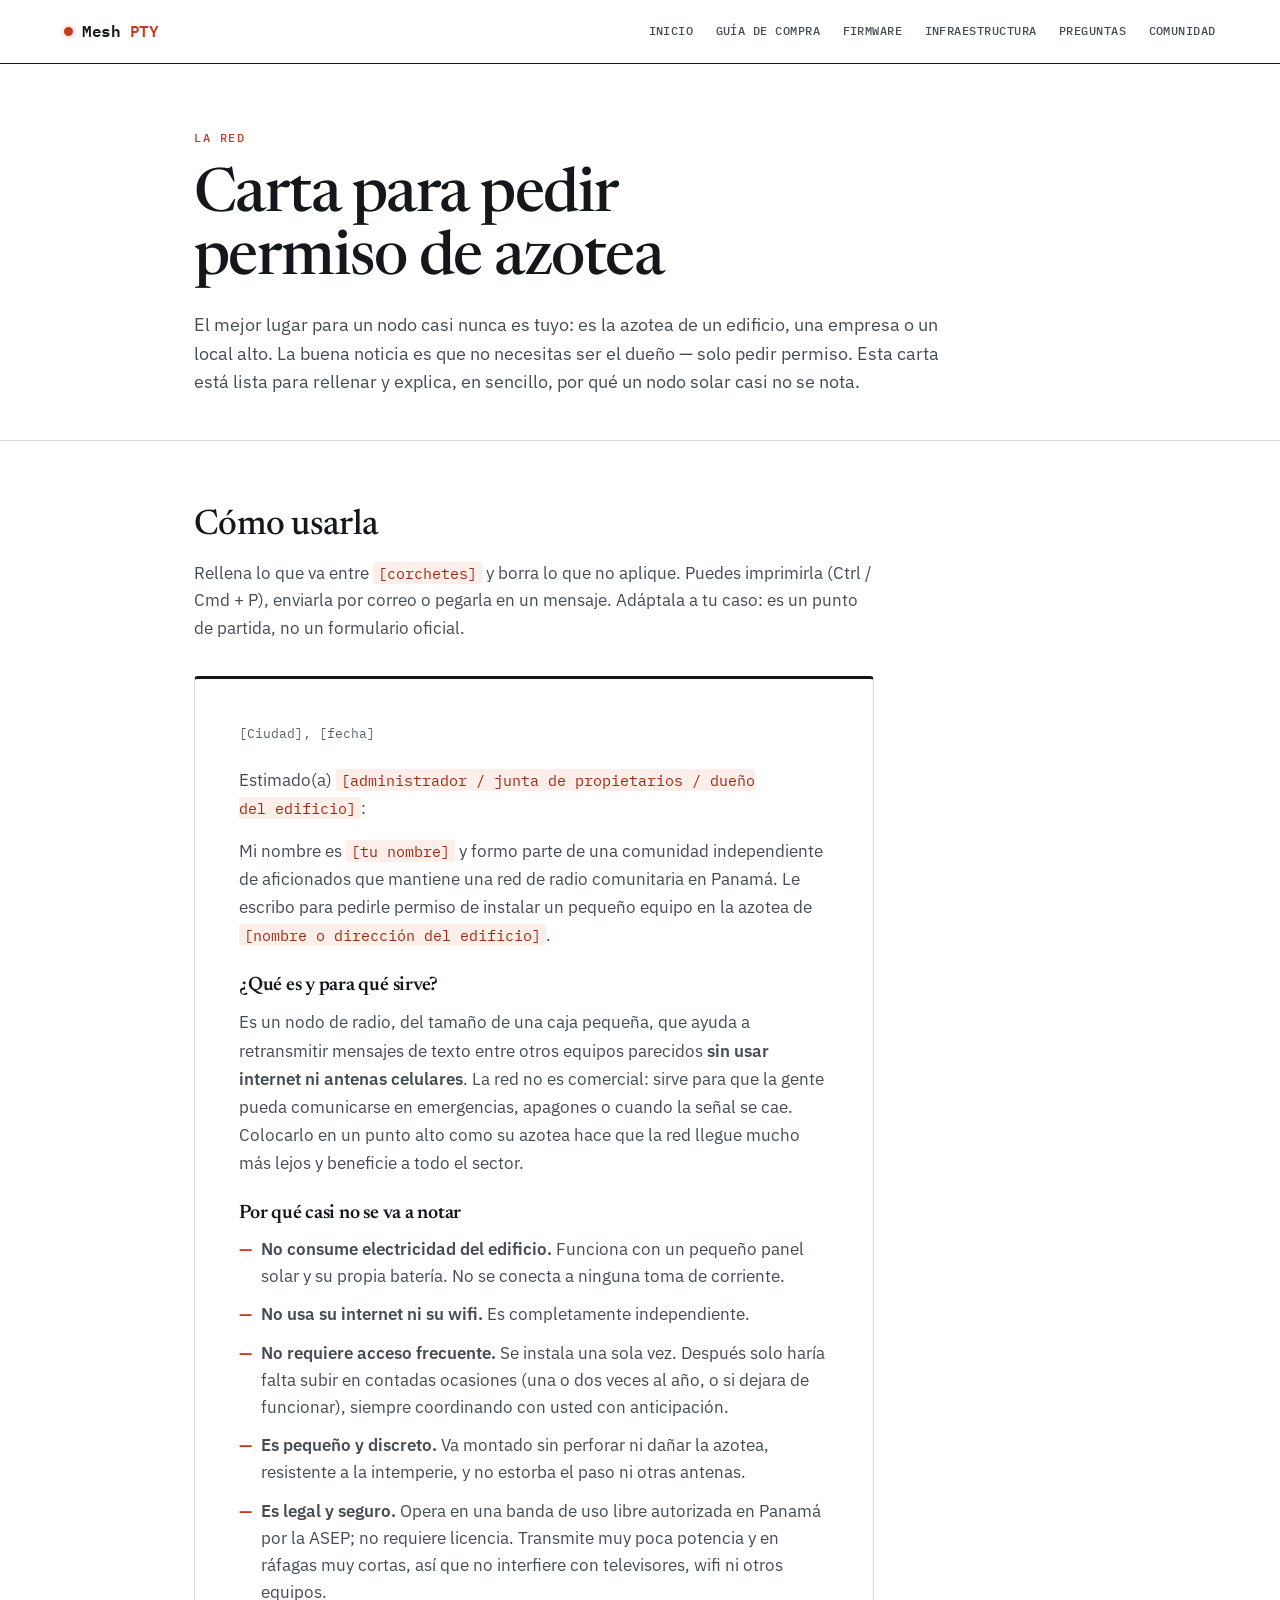
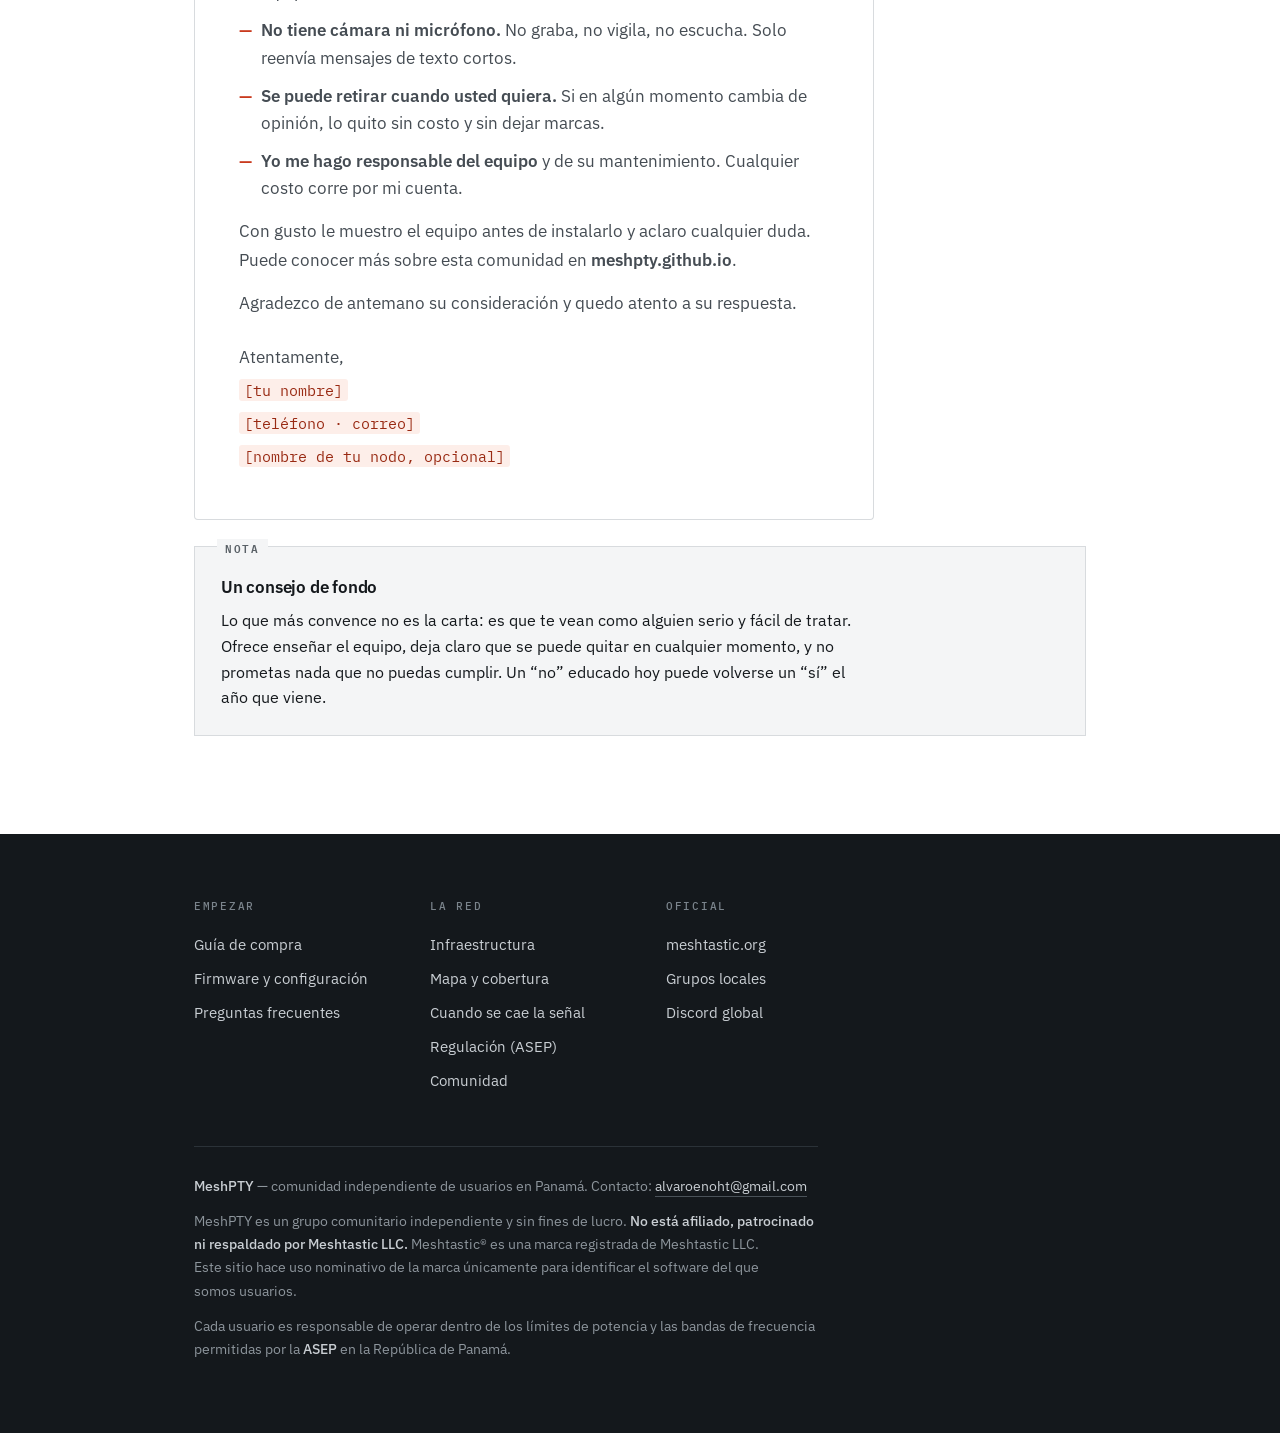
==== carta-azotea.html @ 127da0cf "Add rooftop-permission model letter page New carta-azotea.html: a fill-in-the-blank letter to ask a " ====
<!DOCTYPE html>
<html lang="es">
<head>
<meta charset="utf-8">
<meta name="viewport" content="width=device-width, initial-scale=1">
<title>Carta para pedir permiso de azotea — MeshPTY</title>
<meta name="description" content="Carta modelo lista para rellenar: pídele permiso al administrador de un edificio para instalar un nodo solar en la azotea. Explica en sencillo que no usa corriente, no necesita internet ni acceso frecuente, y es legal.">
<link rel="stylesheet" href="styles.css">
<link rel="icon" href="favicon.svg" type="image/svg+xml">
<meta name="theme-color" content="#14181c">
<meta property="og:type" content="website">
<meta property="og:site_name" content="MeshPTY">
<meta property="og:title" content="Carta para pedir permiso de azotea — MeshPTY">
<meta property="og:description" content="Carta modelo lista para rellenar: pídele permiso al administrador de un edificio para instalar un nodo solar en la azotea. Explica en sencillo que no usa corriente, no necesita internet ni acceso frecuente, y es legal.">
<meta property="og:image" content="https://meshpty.github.io/og.png">
<meta property="og:image:width" content="1200">
<meta property="og:image:height" content="630">
<meta name="twitter:card" content="summary_large_image">
</head>
<body>
<a class="skip" href="#main">Saltar al contenido</a>

<nav>
  <div class="wrap-wide">
    <a class="brand" href="index.html"><span class="dot"></span>Mesh<b>PTY</b></a>
    <div class="links">
      <a href="index.html">Inicio</a>
      <a href="comprar.html">Guía de compra</a>
      <a href="instalar.html">Firmware</a>
      <a href="nodos-fijos.html">Infraestructura</a>
      <a href="faq.html">Preguntas</a>
      <a href="comunidad.html">Comunidad</a>
    </div>
  </div>
</nav>

<main id="main">

<div class="phead noprint">
  <div class="wrap">
    <span class="eyebrow">La red</span>
    <h1>Carta para pedir permiso de azotea</h1>
    <p>
      El mejor lugar para un nodo casi nunca es tuyo: es la azotea de un edificio, una empresa o un
      local alto. La buena noticia es que no necesitas ser el dueño — solo pedir permiso. Esta carta
      está lista para rellenar y explica, en sencillo, por qué un nodo solar casi no se nota.
    </p>
  </div>
</div>

<section>
  <div class="wrap">
    <h2 class="mt0 noprint">Cómo usarla</h2>
    <p class="sub noprint">
      Rellena lo que va entre <span class="fill">[corchetes]</span> y borra lo que no aplique.
      Puedes imprimirla (Ctrl / Cmd + P), enviarla por correo o pegarla en un mensaje. Adáptala a tu
      caso: es un punto de partida, no un formulario oficial.
    </p>

    <article class="carta">
      <p class="meta">[Ciudad], [fecha]</p>

      <p>Estimado(a) <span class="fill">[administrador / junta de propietarios / dueño del edificio]</span>:</p>

      <p>
        Mi nombre es <span class="fill">[tu nombre]</span> y formo parte de una comunidad independiente
        de aficionados que mantiene una red de radio comunitaria en Panamá. Le escribo para pedirle
        permiso de instalar un pequeño equipo en la azotea de
        <span class="fill">[nombre o dirección del edificio]</span>.
      </p>

      <h3>¿Qué es y para qué sirve?</h3>
      <p>
        Es un nodo de radio, del tamaño de una caja pequeña, que ayuda a retransmitir mensajes de
        texto entre otros equipos parecidos <strong>sin usar internet ni antenas celulares</strong>.
        La red no es comercial: sirve para que la gente pueda comunicarse en emergencias, apagones o
        cuando la señal se cae. Colocarlo en un punto alto como su azotea hace que la red llegue mucho
        más lejos y beneficie a todo el sector.
      </p>

      <h3>Por qué casi no se va a notar</h3>
      <ul>
        <li><strong>No consume electricidad del edificio.</strong> Funciona con un pequeño panel solar y su propia batería. No se conecta a ninguna toma de corriente.</li>
        <li><strong>No usa su internet ni su wifi.</strong> Es completamente independiente.</li>
        <li><strong>No requiere acceso frecuente.</strong> Se instala una sola vez. Después solo haría falta subir en contadas ocasiones (una o dos veces al año, o si dejara de funcionar), siempre coordinando con usted con anticipación.</li>
        <li><strong>Es pequeño y discreto.</strong> Va montado sin perforar ni dañar la azotea, resistente a la intemperie, y no estorba el paso ni otras antenas.</li>
        <li><strong>Es legal y seguro.</strong> Opera en una banda de uso libre autorizada en Panamá por la ASEP; no requiere licencia. Transmite muy poca potencia y en ráfagas muy cortas, así que no interfiere con televisores, wifi ni otros equipos.</li>
        <li><strong>No tiene cámara ni micrófono.</strong> No graba, no vigila, no escucha. Solo reenvía mensajes de texto cortos.</li>
        <li><strong>Se puede retirar cuando usted quiera.</strong> Si en algún momento cambia de opinión, lo quito sin costo y sin dejar marcas.</li>
        <li><strong>Yo me hago responsable del equipo</strong> y de su mantenimiento. Cualquier costo corre por mi cuenta.</li>
      </ul>

      <p>
        Con gusto le muestro el equipo antes de instalarlo y aclaro cualquier duda. Puede conocer más
        sobre esta comunidad en <strong>meshpty.github.io</strong>.
      </p>

      <p>Agradezco de antemano su consideración y quedo atento a su respuesta.</p>

      <div class="sign">
        <p>Atentamente,</p>
        <p><span class="fill">[tu nombre]</span></p>
        <p><span class="fill">[teléfono · correo]</span></p>
        <p><span class="fill">[nombre de tu nodo, opcional]</span></p>
      </div>
    </article>

    <div class="box info noprint" style="margin-top:26px">
      <h3>Un consejo de fondo</h3>
      <p class="mb0">
        Lo que más convence no es la carta: es que te vean como alguien serio y fácil de tratar.
        Ofrece enseñar el equipo, deja claro que se puede quitar en cualquier momento, y no prometas
        nada que no puedas cumplir. Un “no” educado hoy puede volverse un “sí” el año que viene.
      </p>
    </div>
  </div>
</section>

</main>

<footer>
  <div class="wrap">
    <div class="cols">
      <div class="col">
        <h4>Empezar</h4>
        <a href="comprar.html">Guía de compra</a>
        <a href="instalar.html">Firmware y configuración</a>
        <a href="faq.html">Preguntas frecuentes</a>
      </div>
      <div class="col">
        <h4>La red</h4>
        <a href="nodos-fijos.html">Infraestructura</a>
        <a href="mapa.html">Mapa y cobertura</a>
        <a href="sin-senal.html">Cuando se cae la señal</a>
        <a href="legal.html">Regulación (ASEP)</a>
        <a href="comunidad.html">Comunidad</a>
      </div>
      <div class="col">
        <h4>Oficial</h4>
        <a href="https://meshtastic.org" target="_blank" rel="noopener">meshtastic.org</a>
        <a href="https://meshtastic.org/docs/community/local-groups/" target="_blank" rel="noopener">Grupos locales</a>
        <a href="https://discord.com/invite/ktMAKGBnBs" target="_blank" rel="noopener">Discord global</a>
      </div>
    </div>

    <div class="fine">
      <p>
        <strong>MeshPTY</strong> — comunidad independiente de usuarios en Panamá.
        Contacto: <a href="mailto:alvaroenoht@gmail.com">alvaroenoht@gmail.com</a>
      </p>
      <p>
        MeshPTY es un grupo comunitario independiente y sin fines de lucro. <strong>No está
        afiliado, patrocinado ni respaldado por Meshtastic LLC.</strong> Meshtastic® es una marca
        registrada de Meshtastic LLC. Este sitio hace uso nominativo de la marca únicamente para
        identificar el software del que somos usuarios.
      </p>
      <p>
        Cada usuario es responsable de operar dentro de los límites de potencia y las bandas de
        frecuencia permitidas por la <strong>ASEP</strong> en la República de Panamá.
      </p>
    </div>
  </div>
</footer>

</body>
</html>
---- styles.css ----
/* ============================================================
   MeshPTY — sistema visual
   Registro: manual de campo. No landing, no SaaS.

   Escena: azotea en Ciudad de Panamá, mediodía, sol directo.
   Alguien con el celular en una mano y un nodo en la otra,
   leyendo LONG_FAST sin poder equivocarse.
   → Tema claro, alto contraste, denso, legible bajo reflejo.

   Color:  naranja de torre (#C93A1E) — el naranja internacional
           de obstrucción, el que se pinta en las antenas.
   Tipos:  Newsreader (serif, titulares · autoridad de manual)
           IBM Plex Sans (cuerpo)
           IBM Plex Mono (datos, etiquetas, config)
           Eje de contraste real: serif + sans + mono.
   ============================================================ */

@import url('https://fonts.googleapis.com/css2?family=Newsreader:ital,opsz,wght@0,6..72,400;0,6..72,500;0,6..72,600;1,6..72,400&family=IBM+Plex+Sans:wght@400;500;600;700&family=IBM+Plex+Mono:wght@400;500;600&display=swap');

:root{
  /* --- tipos --- */
  --font-display:"Newsreader", Georgia, serif;
  --font-body:"IBM Plex Sans", system-ui, -apple-system, sans-serif;
  --font-mono:"IBM Plex Mono", ui-monospace, SFMono-Regular, Menlo, monospace;

  /* --- superficie: off-white croma 0, sin tinte "cálido" --- */
  --paper:#ffffff;
  --paper-2:#f4f5f6;
  --paper-3:#eceeef;

  /* --- tinta: contraste verificado sobre --paper y --paper-2 --- */
  --ink:#14181c;      /* 16.4:1 */
  --ink-2:#454c53;    /* 8.0:1  */
  --ink-3:#5a6167;    /* 5.9:1  — piso para texto pequeño */

  /* --- reglas --- */
  --rule:#d8dbde;
  --rule-strong:#14181c;

  /* --- señal: naranja de torre --- */
  --signal:#c93a1e;        /* 5.1:1 sobre blanco */
  --signal-deep:#992a13;   /* 7.4:1 */
  --signal-tint:#fdeee9;
  --signal-line:#f0c4b8;

  /* --- vivo --- */
  --live:#1b7f4c;          /* 5.0:1 */
  --live-tint:#e8f4ee;
  --live-line:#b8dcc8;

  /* --- z-index semántico --- */
  --z-sticky:100;
  --z-skip:200;

  /* --- ritmo --- */
  --measure:68ch;
  --max:940px;
  --max-wide:1200px;

  /* --- curva: exponencial, sin rebote --- */
  --ease:cubic-bezier(.22,1,.36,1);
}

*{box-sizing:border-box}

html{
  scroll-behavior:smooth;
  /* permite animar block-size:auto en el FAQ (Chrome/Edge) */
  interpolate-size:allow-keywords;
}

/* la barra es fija: cualquier ancla debe aterrizar DEBAJO de ella,
   no detrás. Sin esto, "#privacidad" deja el titular tapado. */
[id]{scroll-margin-top:84px}

::selection{background:var(--signal);color:#fff}

body{
  margin:0;
  background:var(--paper);
  color:var(--ink);
  font-family:var(--font-body);
  font-size:17px;
  line-height:1.65;
  -webkit-font-smoothing:antialiased;
  text-rendering:optimizeLegibility;
}

.wrap{max-width:var(--max);margin:0 auto;padding:0 24px}
.wrap-wide{max-width:var(--max-wide);margin:0 auto;padding:0 24px}

/* medida de línea: la prosa no pasa de ~68ch */
section p,
section ul,
section ol,
.phead p{max-width:var(--measure)}

a{color:var(--ink);text-decoration:none;
  background-image:linear-gradient(var(--signal),var(--signal));
  background-size:100% 1px;background-repeat:no-repeat;background-position:0 100%;
  padding-bottom:1px;transition:background-size .25s var(--ease), color .2s var(--ease);
}
a:hover{color:var(--signal-deep);background-size:100% 2px}
a:focus-visible,button:focus-visible{
  outline:2px solid var(--signal);outline-offset:3px;border-radius:2px;
}

strong{font-weight:600}
em{font-style:italic}

code{
  font-family:var(--font-mono);
  font-weight:500;font-size:.86em;
  background:var(--paper-2);
  border:1px solid var(--rule);
  padding:.08em .38em;border-radius:2px;
  color:var(--signal-deep);
  white-space:nowrap;
}

/* ---------- skip ---------- */
.skip{
  position:absolute;left:-9999px;top:0;z-index:var(--z-skip);
  background:var(--ink);color:#fff;padding:12px 18px;font-weight:600;
  background-image:none;
}
.skip:focus{left:0}

/* ============================================================
   NAV — barra de estación. Mono, densa, scroll lateral en móvil.
   ============================================================ */
nav{
  position:sticky;top:0;z-index:var(--z-sticky);
  background:var(--paper);
  border-bottom:1px solid var(--rule-strong);
}
nav .wrap-wide{display:flex;align-items:center;gap:28px;min-height:60px}

.brand{
  display:flex;align-items:center;gap:9px;flex:none;
  font-family:var(--font-mono);
  font-weight:600;font-size:1.02rem;letter-spacing:-.02em;
  color:var(--ink);background-image:none;padding:0;
}
.brand:hover{color:var(--ink)}
.brand .dot{
  width:9px;height:9px;border-radius:50%;background:var(--signal);flex:none;
  box-shadow:0 0 0 3px var(--signal-tint);
}
.brand b{color:var(--signal);font-weight:600}

nav .links{
  margin-left:auto;display:flex;gap:22px;align-items:center;
  overflow-x:auto;scrollbar-width:none;
  -webkit-overflow-scrolling:touch;
}
nav .links::-webkit-scrollbar{display:none}
nav .links a{
  font-family:var(--font-mono);
  font-size:.78rem;font-weight:500;letter-spacing:.04em;
  text-transform:uppercase;white-space:nowrap;
  color:var(--ink-2);background-image:none;padding:20px 0;
  border-bottom:2px solid transparent;
  transition:color .18s var(--ease),border-color .18s var(--ease);
}
nav .links a:hover{color:var(--ink);border-bottom-color:var(--rule)}
nav .links a[aria-current="page"]{color:var(--signal);border-bottom-color:var(--signal)}

@media(max-width:900px){
  nav .wrap-wide{gap:16px;padding-right:0}
  nav .links{gap:18px;padding-right:24px;mask-image:linear-gradient(90deg,#000 88%,transparent)}
  nav .links a{padding:18px 0;font-size:.74rem}
}

/* ============================================================
   CABECERAS
   ============================================================ */
.phead{
  padding:64px 0 44px;
  border-bottom:1px solid var(--rule);
}
.phead .eyebrow{
  display:block;
  font-family:var(--font-mono);
  font-size:.72rem;font-weight:500;letter-spacing:.14em;
  text-transform:uppercase;color:var(--signal);
  margin-bottom:18px;
}
.phead h1{
  margin:0 0 18px;
  font-family:var(--font-display);
  font-size:clamp(2.4rem,5.6vw,3.8rem);
  line-height:1.05;letter-spacing:-.025em;font-weight:500;
  text-wrap:balance;
}
.phead p{margin:0;color:var(--ink-2);font-size:1.15rem;line-height:1.55}

/* ---------- hero (portada) ---------- */
.hero{
  padding:88px 0 72px;
  border-bottom:1px solid var(--rule-strong);
  position:relative;overflow:hidden;
}
.hero-grid{
  display:grid;
  grid-template-columns:minmax(0,1fr) minmax(0,380px);
  gap:56px;align-items:center;
}
.hero-copy{min-width:0}
@media(max-width:900px){
  .hero-grid{grid-template-columns:minmax(0,1fr);gap:40px}
  .hero .mesh{max-width:320px;margin:0 auto}
}

/* ============================================================
   LA MALLA — no es decoración. Es el mecanismo del sitio.

   Meshtastic funciona por ALMACENAMIENTO Y REENVÍO: un nodo
   recibe el paquete, lo guarda, y entonces lo retransmite.
   Por eso el paquete no se desliza: SALTA, se detiene en cada
   nodo, y vuelve a salir. Al llegar, el nodo se enciende y el
   enlace que usó se ilumina.

   Dos rutas simultáneas, porque una malla no tiene un camino
   único — tiene todos los caminos a la vez.
   ============================================================ */
.hero .mesh{width:100%;height:auto;overflow:visible}
.mesh-links line{stroke:var(--rule);stroke-width:1}
.mesh-nodes circle{fill:var(--ink-3)}
.mesh-hub{fill:var(--signal)}
.packet{fill:var(--signal);opacity:0}

@media (prefers-reduced-motion: no-preference){

  /* --- los paquetes: saltan y descansan en cada nodo --- */
  .packet.p1{
    offset-path:path("M 70 340 L 120 220 L 260 200 L 340 110");
    animation:hop-1 4.6s linear infinite;
  }
  .packet.p2{
    offset-path:path("M 60 90 L 200 50 L 260 200 L 320 320");
    animation:hop-2 5.8s linear infinite;
    animation-delay:1.9s;
  }

  /* --- los enlaces se encienden justo cuando el paquete pasa --- */
  .mesh-links .r1a{animation:lit-r1a 4.6s linear infinite}
  .mesh-links .r1b{animation:lit-r1b 4.6s linear infinite}
  .mesh-links .r1c{animation:lit-r1c 4.6s linear infinite}
  .mesh-links .r2a{animation:lit-r2a 5.8s linear infinite 1.9s}
  .mesh-links .r2b{animation:lit-r2b 5.8s linear infinite 1.9s}
  .mesh-links .r2c{animation:lit-r2c 5.8s linear infinite 1.9s}

  /* --- los nodos: el que recibe se enciende. El resto respira --- */
  .mesh-nodes .n-d{animation:recv-1-hop 4.6s linear infinite}
  .mesh-nodes .n-c{animation:recv-1-end 4.6s linear infinite}
  .mesh-nodes .n-b{animation:recv-2-hop 5.8s linear infinite 1.9s}
  .mesh-nodes .n-g{animation:recv-2-end 5.8s linear infinite 1.9s}
  .mesh-nodes .n-f,
  .mesh-nodes .n-a{animation:node-breathe 4s var(--ease) infinite}
  .mesh-nodes .n-a{animation-delay:1.4s}

  /* el hub está en las dos rutas: nunca descansa */
  .mesh-hub{animation:hub-pulse 2.6s var(--ease) infinite}
}

/* Ruta 1 · F → D → E → C  (tramos: 33% / 69% / 100% del recorrido) */
@keyframes hop-1{
  0%{offset-distance:0%;opacity:0}
  4%{opacity:1}
  8%{offset-distance:0%}
  30%{offset-distance:33%;animation-timing-function:cubic-bezier(.4,0,.2,1)}
  38%{offset-distance:33%}
  62%{offset-distance:69%;animation-timing-function:cubic-bezier(.4,0,.2,1)}
  70%{offset-distance:69%}
  93%{offset-distance:100%;opacity:1;animation-timing-function:cubic-bezier(.4,0,.2,1)}
  100%{offset-distance:100%;opacity:0}
}
/* Ruta 2 · A → B → E → G */
@keyframes hop-2{
  0%{offset-distance:0%;opacity:0}
  4%{opacity:1}
  8%{offset-distance:0%}
  30%{offset-distance:33%;animation-timing-function:cubic-bezier(.4,0,.2,1)}
  38%{offset-distance:33%}
  62%{offset-distance:70%;animation-timing-function:cubic-bezier(.4,0,.2,1)}
  70%{offset-distance:70%}
  93%{offset-distance:100%;opacity:1;animation-timing-function:cubic-bezier(.4,0,.2,1)}
  100%{offset-distance:100%;opacity:0}
}

/* enlaces encendidos — cada uno solo durante su tramo */
@keyframes lit-r1a{
  0%,7%{stroke:var(--rule);stroke-width:1}
  10%{stroke:var(--signal);stroke-width:1.6}
  30%{stroke:var(--signal);stroke-width:1.6}
  46%,100%{stroke:var(--rule);stroke-width:1}
}
@keyframes lit-r1b{
  0%,37%{stroke:var(--rule);stroke-width:1}
  40%{stroke:var(--signal);stroke-width:1.6}
  62%{stroke:var(--signal);stroke-width:1.6}
  78%,100%{stroke:var(--rule);stroke-width:1}
}
@keyframes lit-r1c{
  0%,69%{stroke:var(--rule);stroke-width:1}
  72%{stroke:var(--signal);stroke-width:1.6}
  93%{stroke:var(--signal);stroke-width:1.6}
  100%{stroke:var(--rule);stroke-width:1}
}
@keyframes lit-r2a{
  0%,7%{stroke:var(--rule);stroke-width:1}
  10%{stroke:var(--signal);stroke-width:1.6}
  30%{stroke:var(--signal);stroke-width:1.6}
  46%,100%{stroke:var(--rule);stroke-width:1}
}
@keyframes lit-r2b{
  0%,37%{stroke:var(--rule);stroke-width:1}
  40%{stroke:var(--signal);stroke-width:1.6}
  62%{stroke:var(--signal);stroke-width:1.6}
  78%,100%{stroke:var(--rule);stroke-width:1}
}
@keyframes lit-r2c{
  0%,69%{stroke:var(--rule);stroke-width:1}
  72%{stroke:var(--signal);stroke-width:1.6}
  93%{stroke:var(--signal);stroke-width:1.6}
  100%{stroke:var(--rule);stroke-width:1}
}

/* nodos que reciben: se encienden al llegar el paquete */
@keyframes recv-1-hop{
  0%,29%{r:4;fill:var(--ink-3)}
  32%{r:7;fill:var(--signal)}
  44%{r:4.5;fill:var(--signal)}
  58%,100%{r:4;fill:var(--ink-3)}
}
@keyframes recv-1-end{
  0%,92%{r:4;fill:var(--ink-3)}
  95%{r:7;fill:var(--signal)}
  100%{r:5;fill:var(--signal)}
}
@keyframes recv-2-hop{
  0%,29%{r:4;fill:var(--ink-3)}
  32%{r:7;fill:var(--signal)}
  44%{r:4.5;fill:var(--signal)}
  58%,100%{r:4;fill:var(--ink-3)}
}
@keyframes recv-2-end{
  0%,92%{r:4;fill:var(--ink-3)}
  95%{r:7;fill:var(--signal)}
  100%{r:5;fill:var(--signal)}
}
@keyframes node-breathe{
  0%,100%{r:4;fill:var(--ink-3)}
  50%{r:5;fill:var(--ink-2)}
}
@keyframes hub-pulse{
  0%,100%{r:7;opacity:1}
  50%{r:8.6;opacity:.8}
}

.hero .badge{
  display:inline-flex;align-items:center;gap:9px;
  font-family:var(--font-mono);
  font-size:.76rem;font-weight:500;letter-spacing:.06em;text-transform:uppercase;
  color:var(--live);
  border:1px solid var(--live-line);background:var(--live-tint);
  padding:6px 13px;border-radius:2px;margin-bottom:28px;
}
.hero .badge .live{
  width:7px;height:7px;border-radius:50%;background:var(--live);flex:none;
  animation:pulse 2.4s var(--ease) infinite;
}
@keyframes pulse{
  0%,100%{opacity:1;box-shadow:0 0 0 0 rgba(27,127,76,.4)}
  50%{opacity:.75;box-shadow:0 0 0 5px rgba(27,127,76,0)}
}

.hero h1{
  margin:0 0 26px;
  font-family:var(--font-display);
  font-size:clamp(2.8rem,7vw,5rem);
  line-height:1;letter-spacing:-.03em;font-weight:500;
  max-width:14ch;text-wrap:balance;
}
.hero .lede{
  font-size:clamp(1.08rem,2vw,1.25rem);color:var(--ink-2);
  max-width:56ch;margin:0 0 36px;line-height:1.6;text-wrap:pretty;
}

/* ============================================================
   BOTONES — rectos, sin radio grande. Herramienta, no producto.
   ============================================================ */
.cta{display:flex;flex-wrap:wrap;gap:12px}
.btn{
  display:inline-block;padding:14px 26px;border-radius:2px;
  font-family:var(--font-mono);
  font-weight:500;font-size:.84rem;letter-spacing:.06em;text-transform:uppercase;
  border:1px solid var(--ink);color:var(--ink);background:transparent;
  background-image:none;
  transition:background-color .2s var(--ease),color .2s var(--ease),border-color .2s var(--ease);
}
.btn:hover{background:var(--ink);color:#fff;border-color:var(--ink)}
.btn.primary{background:var(--signal);border-color:var(--signal);color:#fff}
.btn.primary:hover{background:var(--signal-deep);border-color:var(--signal-deep);color:#fff}

/* ============================================================
   SECCIONES Y TITULARES
   ============================================================ */
section{padding:64px 0}
section + section{border-top:1px solid var(--rule)}

h2{
  font-family:var(--font-display);
  font-size:clamp(1.6rem,3.4vw,2.2rem);
  letter-spacing:-.02em;font-weight:500;line-height:1.18;
  margin:0 0 14px;text-wrap:balance;
}
h3{
  font-family:var(--font-display);
  font-size:1.22rem;font-weight:600;letter-spacing:-.012em;
  margin:34px 0 8px;line-height:1.3;text-wrap:balance;
}
h3:first-child{margin-top:0}

p{margin:0 0 17px;text-wrap:pretty}
.sub{color:var(--ink-2);margin:0 0 34px;font-size:1.06rem;line-height:1.6}
.muted{color:var(--ink-2)}
.small{font-size:.92rem}

/* ============================================================
   ENTRADAS EN REJILLA — no son tarjetas.
   Regla superior gruesa + texto. Índice editorial, no card grid.
   ============================================================ */
.grid{display:grid;gap:0}
.g2,.g3{
  grid-template-columns:repeat(auto-fit,minmax(260px,1fr));
  column-gap:38px;row-gap:0;
}

.card{
  position:relative;
  background:none;border:0;border-radius:0;
  padding:20px 0 34px;margin:0;
}
/* la regla es un pseudo-elemento para poder dibujarla */
.card::before{
  content:"";position:absolute;top:0;left:0;right:0;height:2px;
  background:var(--rule-strong);transform-origin:left center;
}
.card h3{
  margin:0 0 10px;
  font-family:var(--font-body);
  font-size:1.02rem;font-weight:600;letter-spacing:-.005em;
}
.card p{color:var(--ink-2);font-size:.97rem;margin-bottom:12px;max-width:none}
.card p:last-child{margin-bottom:0}
.card.soft{background:none}

/* el icono deja de ser emoji decorativo: se oculta.
   La jerarquía la lleva la regla y el titular. */
.card .ico,
section > .wrap > .grid .ico{display:none}

/* ============================================================
   PASOS — número colgado en el margen, mono. Sin chip redondeado.
   ============================================================ */
ol.steps{list-style:none;counter-reset:s;margin:0;padding:0;display:block}
ol.steps > li{
  counter-increment:s;position:relative;
  background:none;border:0;border-top:1px solid var(--rule);
  border-radius:0;
  padding:28px 0 30px 62px;
}
ol.steps > li:first-child{border-top:2px solid var(--rule-strong)}
ol.steps > li::before{
  content:counter(s,decimal-leading-zero);
  position:absolute;left:0;top:29px;
  width:auto;height:auto;background:none;border:0;
  font-family:var(--font-mono);
  font-size:.86rem;font-weight:500;letter-spacing:.02em;
  color:var(--signal);
  display:block;
}
ol.steps > li h3{
  margin:0 0 10px;
  font-family:var(--font-body);
  font-size:1.06rem;font-weight:600;
}
ol.steps > li p{color:var(--ink-2);font-size:.98rem;max-width:62ch}
ol.steps > li p:last-child{margin-bottom:0}

/* ============================================================
   TABLAS — densas, regladas, cabecera mono. Hoja de datos.
   ============================================================ */
.tbl-wrap{overflow-x:auto;margin:0 0 24px}
table.tbl{
  width:100%;border-collapse:collapse;
  border:0;border-top:2px solid var(--rule-strong);
  border-bottom:2px solid var(--rule-strong);
  font-size:.96rem;background:none;
}
table.tbl th,table.tbl td{
  padding:14px 20px 14px 0;text-align:left;vertical-align:top;
  border-bottom:1px solid var(--rule);
}
table.tbl th:last-child,table.tbl td:last-child{padding-right:0}
table.tbl thead th{
  background:none;color:var(--ink-3);
  font-family:var(--font-mono);
  font-size:.7rem;letter-spacing:.12em;text-transform:uppercase;font-weight:500;
  padding-top:10px;padding-bottom:10px;
  border-bottom:1px solid var(--rule-strong);
}
table.tbl tbody tr:last-child td{border-bottom:none}
table.tbl td:first-child{color:var(--ink-2)}
table.tbl td strong{color:var(--ink)}

/* ============================================================
   AVISOS — sin franja lateral. Etiqueta mono colgada del borde.
   ============================================================ */
.box{
  position:relative;
  border:1px solid var(--rule);
  border-radius:0;
  padding:30px 26px 24px;
  margin:34px 0;
  background:var(--paper);
}
.box::before{
  position:absolute;top:-8px;left:22px;
  font-family:var(--font-mono);
  font-size:.66rem;font-weight:600;letter-spacing:.16em;text-transform:uppercase;
  padding:0 8px;background:var(--paper);
}
.box h3{
  margin:0 0 10px;
  font-family:var(--font-body);
  font-size:1.04rem;font-weight:600;
}
.box p{font-size:.97rem;margin-bottom:14px;max-width:64ch}
.box p:last-child{margin-bottom:0}
.box ul{margin-bottom:0}
.box code{background:var(--paper-2)}

.box.info{border-color:var(--rule);background:var(--paper-2)}
.box.info::before{content:"Nota";color:var(--ink-3);background:var(--paper-2)}
.box.info h3{color:var(--ink)}

.box.ok{border-color:var(--live-line);background:var(--live-tint)}
.box.ok::before{content:"Clave";color:var(--live);background:var(--live-tint)}
.box.ok h3{color:#14563a}
.box.ok code{background:#fff}

.box.warn{border-color:var(--rule-strong);background:var(--paper)}
.box.warn::before{content:"Ojo";color:var(--ink);background:var(--paper)}

/* crítico: inversión total. Es el único que grita, y por eso funciona. */
.box.stop{
  border-color:var(--signal);border-width:2px;
  background:var(--signal-tint);
}
.box.stop::before{content:"Crítico";color:#fff;background:var(--signal)}
.box.stop h3{color:var(--signal-deep)}
.box.stop p{color:#6d2413}
.box.stop strong{color:var(--signal-deep)}
.box.stop code{background:#fff;border-color:var(--signal-line)}

/* ============================================================
   LISTAS
   ============================================================ */
ul.plain,ol.plain{padding-left:20px;margin:0 0 20px;color:var(--ink-2)}
ul.plain li,ol.plain li{margin-bottom:10px;padding-left:4px}
ul.plain li::marker{color:var(--signal)}
ol.plain li::marker{color:var(--signal);font-family:var(--font-mono);font-size:.9em}
ul.plain li:last-child,ol.plain li:last-child{margin-bottom:0}
ul.plain strong,ol.plain strong{color:var(--ink)}

ul.check,ul.cross{list-style:none;padding:0;margin:0 0 20px}
ul.check li,ul.cross li{
  position:relative;padding-left:26px;margin-bottom:11px;color:var(--ink-2);
}
ul.check li::before{
  content:"+";position:absolute;left:0;top:0;
  font-family:var(--font-mono);font-weight:600;color:var(--live);
}
ul.cross li::before{
  content:"×";position:absolute;left:0;top:0;
  font-family:var(--font-mono);font-weight:600;color:var(--signal);
}
ul.check li:last-child,ul.cross li:last-child{margin-bottom:0}
ul.check strong,ul.cross strong{color:var(--ink)}

/* ============================================================
   LEDGER — sustituye el panel de métricas tipo SaaS.
   La etiqueta manda; el valor va en mono, alineado. Bitácora.
   ============================================================ */
.ledger{
  border-top:2px solid var(--rule-strong);
  border-bottom:2px solid var(--rule-strong);
  margin:0 0 8px;
}
.ledger dl{display:block;margin:0}
.ledger .row{
  display:flex;align-items:baseline;gap:18px;
  padding:16px 0;border-bottom:1px solid var(--rule);
}
.ledger .row:last-child{border-bottom:none}
.ledger dt{
  flex:1;color:var(--ink-2);font-size:.99rem;
}
.ledger dd{
  margin:0;flex:none;
  font-family:var(--font-mono);
  font-size:1.18rem;font-weight:600;letter-spacing:-.02em;
  color:var(--signal);font-variant-numeric:tabular-nums;
}
.ledger .row .lead{
  flex:1;border-bottom:1px dotted var(--rule);
  transform:translateY(-4px);min-width:20px;
  transform-origin:left center;
}
@media(max-width:560px){
  .ledger .row{flex-wrap:wrap;gap:6px}
  .ledger .row .lead{display:none}
  .ledger dt{flex:1 1 100%}
}

/* ============================================================
   FAQ
   ============================================================ */
details.faq{
  border:0;border-top:1px solid var(--rule);border-radius:0;
  padding:0;margin:0;background:none;
}
details.faq:first-of-type{border-top:2px solid var(--rule-strong)}
details.faq summary{
  cursor:pointer;padding:20px 34px 20px 0;position:relative;
  font-family:var(--font-display);
  font-weight:600;font-size:1.16rem;letter-spacing:-.012em;line-height:1.35;
  list-style:none;display:block;
  transition:color .18s var(--ease);
}
details.faq summary::-webkit-details-marker{display:none}
details.faq summary::after{
  content:"+";position:absolute;right:0;top:19px;
  font-family:var(--font-mono);font-weight:500;font-size:1.2rem;
  color:var(--signal);line-height:1.3;
  transition:transform .3s var(--ease);
}
details.faq[open] summary::after{content:"–";transform:rotate(180deg)}
details.faq summary:hover{color:var(--signal-deep)}
details.faq .body{
  padding:0 0 26px;color:var(--ink-2);font-size:1rem;border-top:0;
}
details.faq .body p:last-child{margin-bottom:0}
details.faq .body > .box:first-child{margin-top:8px}

/* ============================================================
   CANALES (comunidad)
   ============================================================ */
.chans{display:grid;gap:0;grid-template-columns:repeat(auto-fit,minmax(280px,1fr));column-gap:38px}
.chan{
  position:relative;
  display:block;background:none;border:0;border-radius:0;
  padding:18px 0 26px;color:var(--ink);
  background-image:none;
}
.chan::before{
  content:"";position:absolute;top:0;left:0;right:0;height:2px;
  background:var(--rule-strong);transform-origin:left center;
  transition:background-color .2s var(--ease);
}
.chan:hover::before{background:var(--signal)}
.chan:hover{color:var(--ink);box-shadow:none}
.chan .ico{display:none}
.chan .t{
  display:block;font-weight:600;font-size:1.02rem;margin-bottom:4px;
}
.chan:hover .t{color:var(--signal-deep)}
.chan .d{display:block;color:var(--ink-2);font-size:.93rem;line-height:1.5}
/* canal aún no disponible: se ve, pero no engaña — no es clicable */
.chan.quiet{opacity:.55;pointer-events:none;cursor:default}
.chan.quiet::before{background:var(--rule)}

/* ============================================================
   FLASHER — la dirección más importante del sitio.
   ============================================================ */
.flasher-url{
  font-family:var(--font-mono);
  font-weight:600;
  font-size:clamp(1.15rem,3.2vw,1.6rem);
  letter-spacing:-.03em;
  margin:16px 0 18px;word-break:break-all;max-width:none;
}
.flasher-url a{
  color:var(--signal-deep);
  background-image:linear-gradient(var(--signal-line),var(--signal-line));
  background-size:100% 6px;background-position:0 92%;
  padding:0 2px;
}
.flasher-url a:hover{background-size:100% 100%;color:var(--signal-deep)}

/* ============================================================
   CAPTURAS
   ============================================================ */
figure.shot{margin:22px 0 0;display:flex;flex-direction:column;gap:12px}
figure.shot img{
  display:block;width:100%;max-width:330px;height:auto;
  border:1px solid var(--rule-strong);border-radius:4px;background:#0f1620;
}
figure.shot figcaption{
  font-size:.88rem;color:var(--ink-3);line-height:1.5;max-width:46ch;
  padding-left:14px;border-left:1px solid var(--rule);
}
figure.shot figcaption strong{color:var(--ink-2)}
.shots{display:flex;flex-wrap:wrap;gap:26px;margin:22px 0 0;align-items:flex-start}
.shots figure.shot{margin:0;flex:1 1 240px;max-width:330px}
ol.steps figure.shot img{max-width:300px}
@media(max-width:640px){
  figure.shot img,.shots figure.shot{max-width:100%}
  .shots figure.shot{flex-basis:100%}
}

/* ============================================================
   FOOTER
   ============================================================ */
footer{
  background:var(--ink);color:#c9ced3;
  padding:64px 0 72px;margin-top:0;
  border-top:0;
}
footer .cols{display:flex;gap:56px;flex-wrap:wrap;margin-bottom:44px}
footer .col{min-width:180px}
footer .col h4{
  font-family:var(--font-mono);
  font-size:.68rem;text-transform:uppercase;letter-spacing:.16em;
  color:#7b848c;margin:0 0 16px;font-weight:500;
}
footer .col a{
  display:block;color:#c9ced3;font-size:.95rem;margin-bottom:9px;
  background-image:none;padding:0;
}
footer .col a:hover{color:#fff}
footer .fine{
  border-top:1px solid #2b3238;padding-top:28px;
  color:#8d959c;font-size:.85rem;line-height:1.7;max-width:78ch;
}
footer .fine strong{color:#c9ced3;font-weight:500}
footer .fine p{margin:0 0 12px;max-width:none}
footer .fine p:last-child{margin-bottom:0}
footer .fine a{color:#c9ced3;background-image:none;border-bottom:1px solid #4a5259}
footer .fine a:hover{color:#fff;border-bottom-color:#fff}

/* ============================================================
   UTILIDADES
   ============================================================ */
.mt0{margin-top:0}
.mb0{margin-bottom:0}
hr.rule{border:0;border-top:1px solid var(--rule);margin:48px 0}

/* ============================================================
   MOTION
   ------------------------------------------------------------
   Principio: la animación toca la ESTRUCTURA, nunca el TEXTO.
   Las reglas se dibujan, las líneas de puntos se extienden, los
   marcadores entran, los paquetes viajan. Las palabras están ahí
   desde el primer frame — siempre, en cualquier navegador, con o
   sin JS, en impresión y en un rastreador headless.

   Consecuencia práctica: nada de "fade-up" en cada sección.
   Ese reflejo uniforme es justo lo que delata una plantilla.
   ============================================================ */

/* --- entrada del hero: sí lleva texto, porque es el primer frame
       de la página y no hay riesgo de que quede oculto abajo --- */
@media (prefers-reduced-motion: no-preference){
  .hero .badge,
  .hero h1,
  .hero .lede,
  .hero .cta{animation:rise .7s var(--ease) both}
  .hero h1{animation-delay:.06s}
  .hero .lede{animation-delay:.12s}
  .hero .cta{animation-delay:.18s}
  .hero .mesh{animation:fade 1.1s var(--ease) .2s both}

  .phead .eyebrow,
  .phead h1,
  .phead p{animation:rise .55s var(--ease) both}
  .phead h1{animation-delay:.05s}
  .phead p{animation-delay:.1s}
}

@keyframes rise{
  from{opacity:0;transform:translateY(14px)}
  to{opacity:1;transform:none}
}
@keyframes fade{from{opacity:0}to{opacity:1}}
@keyframes draw-x{from{transform:scaleX(0)}to{transform:scaleX(1)}}
@keyframes draw-lead{
  from{transform:translateY(-4px) scaleX(0)}
  to{transform:translateY(-4px) scaleX(1)}
}
@keyframes marker-in{
  from{opacity:0;transform:translateX(-8px)}
  to{opacity:1;transform:none}
}

/* --- al hacer scroll: solo estructura, y solo donde el navegador
       soporta timelines nativos. Sin JS, sin gating de contenido.
       Si no hay soporte: todo se ve, sin animación. --- */
@supports (animation-timeline: view()){
  @media (prefers-reduced-motion: no-preference){

    /* la regla de cada entrada se dibuja de izquierda a derecha */
    .card::before,
    .chan::before{
      animation:draw-x .6s var(--ease) both;
      animation-timeline:view();
      animation-range:entry 8% cover 20%;
    }

    /* la línea de puntos de la bitácora se extiende hasta el valor */
    .ledger .row .lead{
      animation:draw-lead .7s var(--ease) both;
      animation-timeline:view();
      animation-range:entry 12% cover 26%;
    }

    /* el número del paso entra desde el margen — el texto ya está ahí */
    ol.steps > li::before{
      animation:marker-in .5s var(--ease) both;
      animation-timeline:view();
      animation-range:entry 10% cover 24%;
    }
  }
}

/* --- FAQ: apertura suave donde el navegador lo permite.
       Degrada a apertura instantánea, que es perfectamente válida. --- */
@media (prefers-reduced-motion: no-preference){
  details.faq::details-content{
    block-size:0;
    overflow:clip;
    opacity:0;
    transition:
      block-size .38s var(--ease),
      content-visibility .38s allow-discrete,
      opacity .3s var(--ease);
  }
  details.faq[open]::details-content{
    block-size:auto;
    opacity:1;
  }
}

/* --- micro-interacciones --- */
figure.shot img{transition:border-color .25s var(--ease), transform .35s var(--ease)}
figure.shot:hover img{border-color:var(--signal);transform:translateY(-2px)}

/* ============================================================
   CARTA MODELO — permiso de azotea
   ============================================================ */
.carta{
  border:1px solid var(--rule);
  border-top:3px solid var(--rule-strong);
  border-radius:4px;
  background:var(--paper);
  padding:clamp(24px,5vw,44px);
  margin:26px 0 0;
  max-width:var(--measure);
}
.carta .meta{font-family:var(--font-mono);font-size:.8rem;color:var(--ink-3);margin:0 0 22px}
.carta > p{margin:0 0 15px;color:var(--ink-2);line-height:1.65}
.carta h3{margin:24px 0 10px}
.carta ul{margin:0 0 15px;padding:0;list-style:none}
.carta ul li{position:relative;padding-left:22px;margin:0 0 11px;color:var(--ink-2);line-height:1.6}
.carta ul li::before{content:"—";position:absolute;left:0;color:var(--signal);font-weight:600}
.carta .sign{margin-top:26px}
.carta .sign p{margin:0 0 5px;color:var(--ink-2)}
.fill{
  font-family:var(--font-mono);font-size:.9em;
  background:var(--signal-tint);color:var(--signal-deep);
  padding:.06em .34em;border-radius:3px;
}

/* ============================================================
   REDUCED MOTION — no es opcional.
   Todo queda quieto y completamente visible.
   ============================================================ */
@media (prefers-reduced-motion: reduce){
  *,*::before,*::after{
    animation:none !important;
    transition-duration:.001ms !important;
    scroll-behavior:auto !important;
  }
  .card::before,
  .chan::before,
  ol.steps > li::before{transform:none !important;opacity:1 !important}
  .ledger .row .lead{transform:translateY(-4px) !important;opacity:1 !important}
  .packet{display:none}
}

/* ============================================================
   IMPRESIÓN — es un manual de campo. Que se pueda imprimir.
   ============================================================ */
@media print{
  nav,footer,.cta,.skip,.noprint{display:none}
  body{font-size:11pt;color:#000}
  .box{break-inside:avoid;border-color:#000}
  a{background-image:none;color:#000}
  .carta{border:0;border-radius:0;padding:0;margin:0;max-width:none}
  .carta .fill{background:none;color:#000;padding:0}
  .carta ul li::before{color:#000}
}
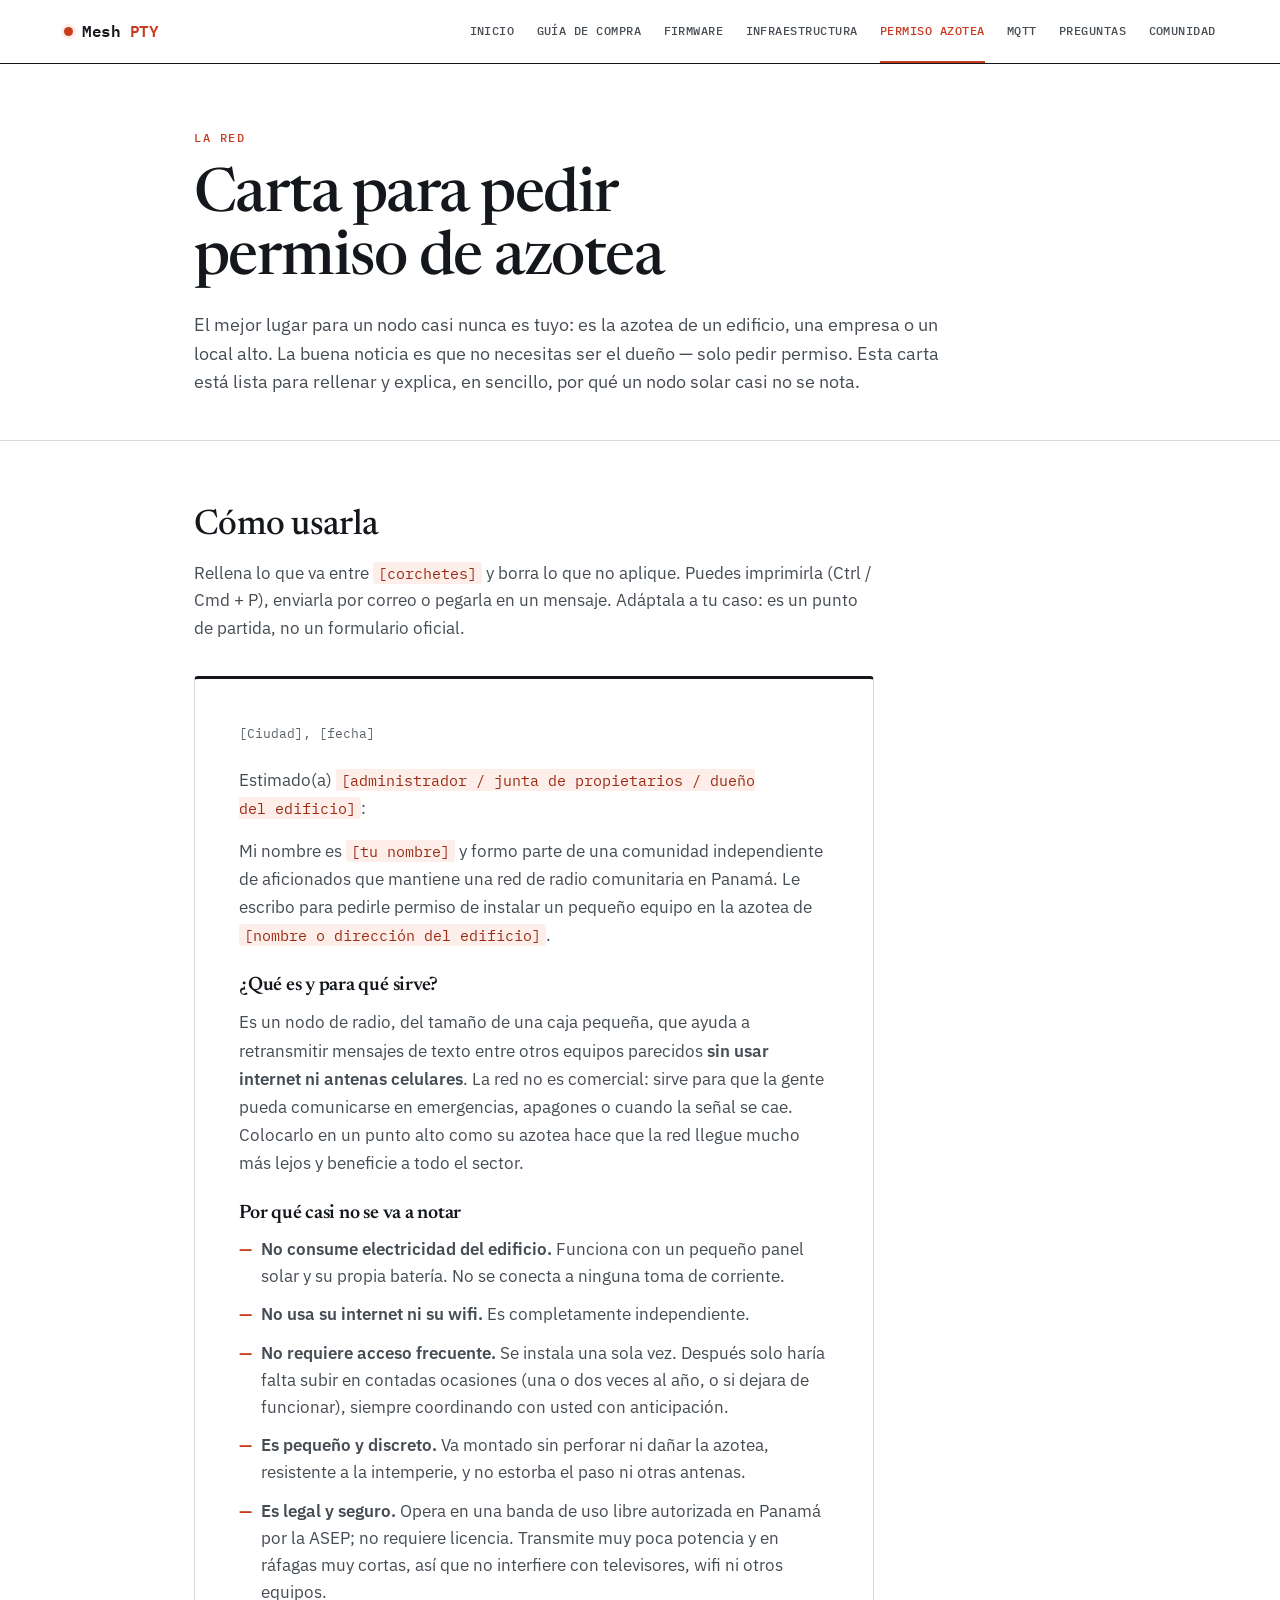
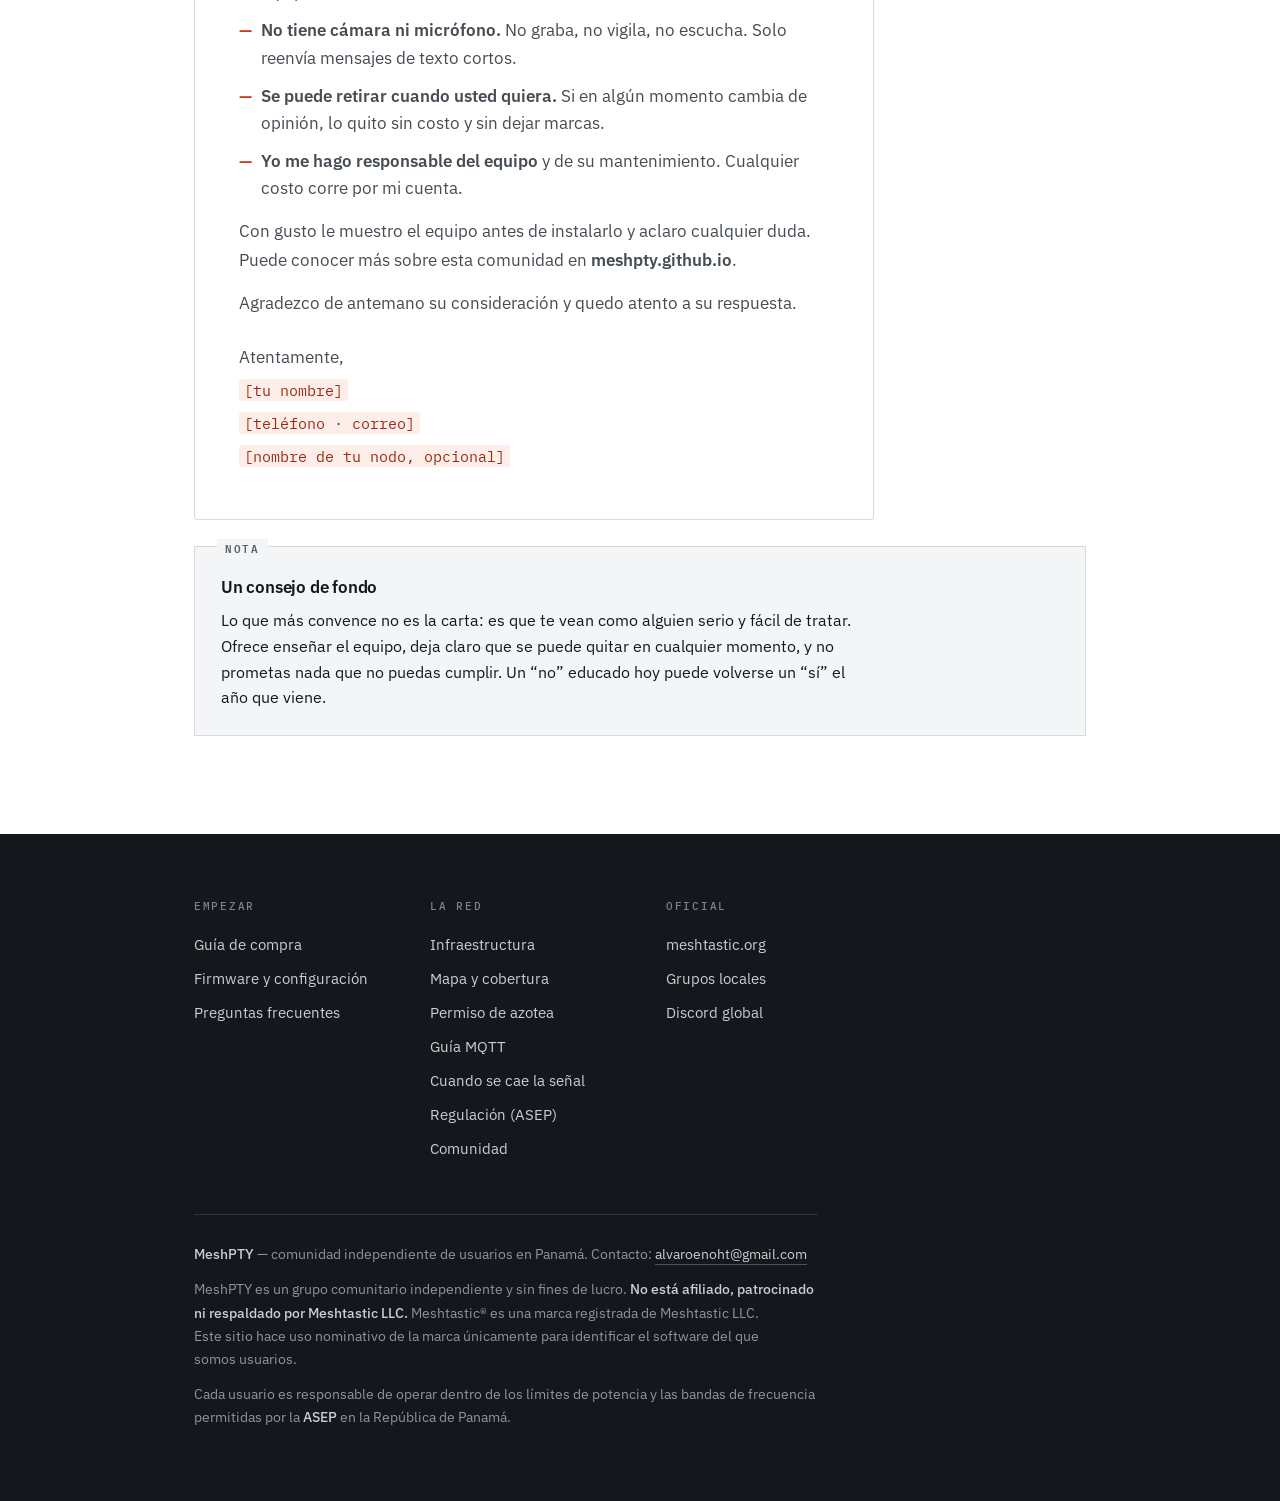
==== commit 9ae6a007: "Add MQTT guide, wire new pages into nav/footer, add WhatsApp link - New page mqtt.html: "El puente M" ====
--- a/carta-azotea.html
+++ b/carta-azotea.html
@@ -28,6 +28,8 @@
       <a href="comprar.html">Guía de compra</a>
       <a href="instalar.html">Firmware</a>
       <a href="nodos-fijos.html">Infraestructura</a>
+      <a href="carta-azotea.html" aria-current="page">Permiso azotea</a>
+      <a href="mqtt.html">MQTT</a>
       <a href="faq.html">Preguntas</a>
       <a href="comunidad.html">Comunidad</a>
     </div>
@@ -131,6 +133,8 @@
         <h4>La red</h4>
         <a href="nodos-fijos.html">Infraestructura</a>
         <a href="mapa.html">Mapa y cobertura</a>
+        <a href="carta-azotea.html">Permiso de azotea</a>
+        <a href="mqtt.html">Guía MQTT</a>
         <a href="sin-senal.html">Cuando se cae la señal</a>
         <a href="legal.html">Regulación (ASEP)</a>
         <a href="comunidad.html">Comunidad</a>
--- a/styles.css
+++ b/styles.css
@@ -912,4 +912,52 @@
   .carta{border:0;border-radius:0;padding:0;margin:0;max-width:none}
   .carta .fill{background:none;color:#000;padding:0}
   .carta ul li::before{color:#000}
-}
+  pre,figure.diagram{break-inside:avoid}
+}
+
+/* ============================================================
+   GUÍA TÉCNICA — bloques de código, diagramas SVG, índice.
+   Reutilizable: cualquier página larga con código o esquemas.
+   ============================================================ */
+pre{
+  font-family:var(--font-mono);
+  font-size:.85rem;line-height:1.6;
+  background:var(--paper-2);
+  border:1px solid var(--rule);
+  border-left:3px solid var(--signal);
+  padding:16px 18px;margin:0 0 24px;
+  overflow-x:auto;border-radius:2px;
+  color:var(--ink);
+}
+/* el code en línea lleva white-space:nowrap; dentro de pre hay que soltarlo */
+pre code{
+  background:none;border:0;padding:0;
+  white-space:pre;color:inherit;font-size:1em;font-weight:400;
+}
+
+figure.diagram{margin:34px 0}
+figure.diagram svg{max-width:100%;height:auto;display:block;margin:0 auto}
+figure.diagram figcaption{
+  font-family:var(--font-mono);
+  font-size:.72rem;color:var(--ink-3);
+  margin-top:12px;text-align:center;line-height:1.5;
+}
+
+.toc{
+  background:var(--paper-2);
+  border:1px solid var(--rule);
+  padding:20px 24px;border-radius:2px;margin:6px 0 34px;
+}
+.toc p{
+  font-family:var(--font-mono);
+  font-size:.68rem;letter-spacing:.14em;text-transform:uppercase;
+  color:var(--ink-3);margin:0 0 10px;
+}
+.toc ol{margin:0;padding-left:20px}
+.toc li{margin-bottom:4px}
+.toc a{color:var(--ink-2);text-decoration:none;background-image:none}
+.toc a:hover{color:var(--signal)}
+
+/* Sí / No en tablas de compatibilidad */
+table.tbl td.y{color:var(--live);font-weight:600}
+table.tbl td.n{color:var(--signal);font-weight:600}
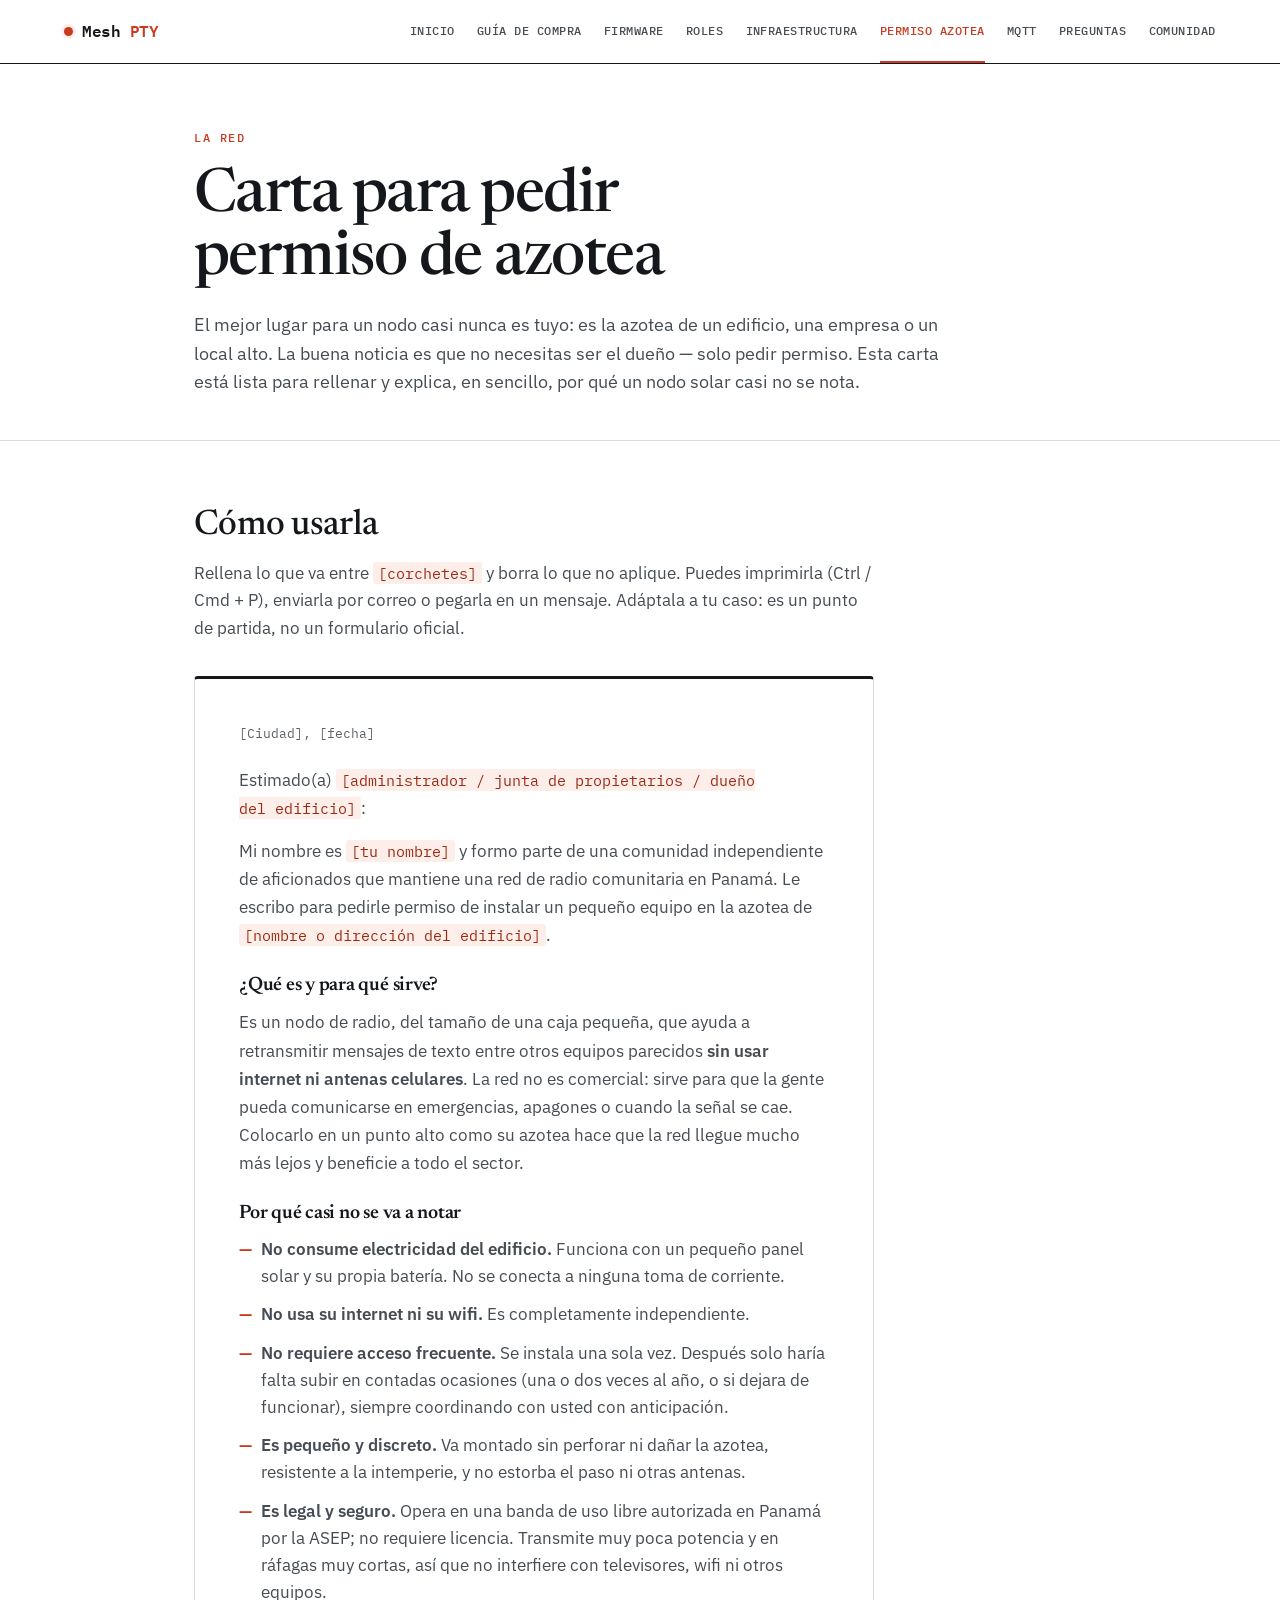
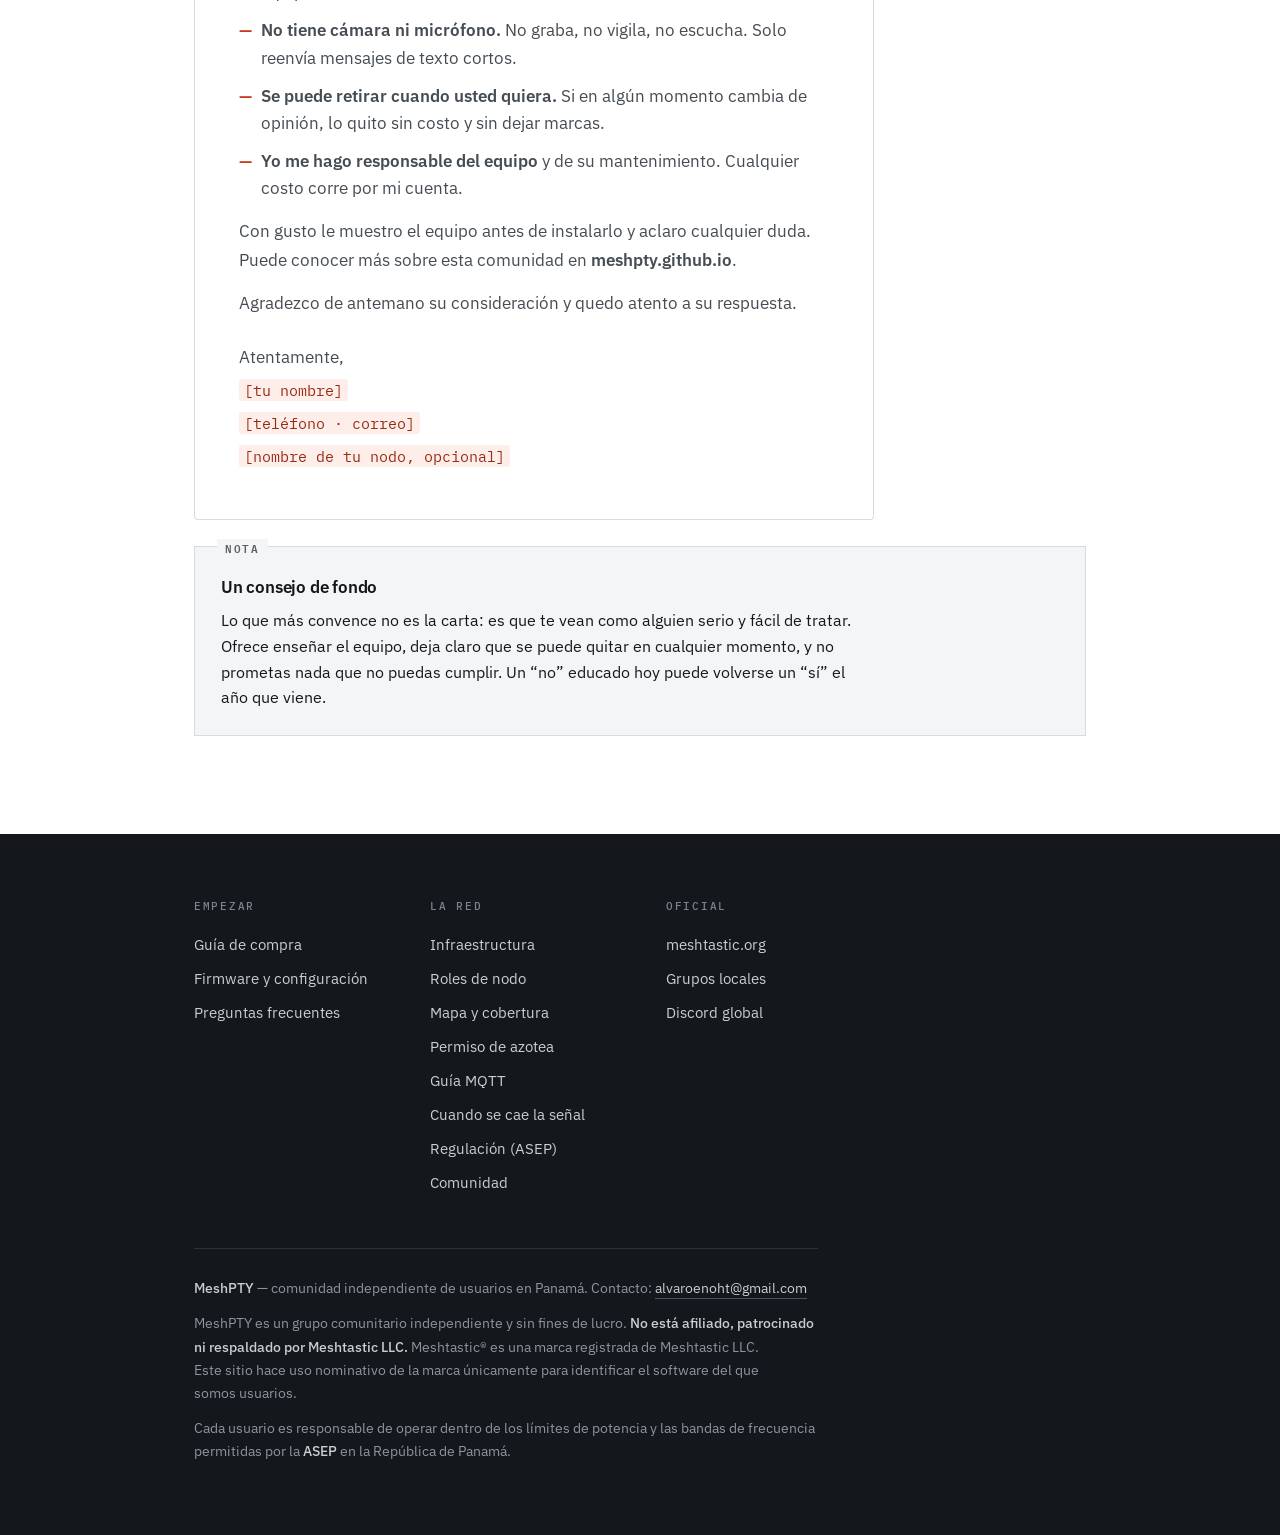
==== commit 8ebe266e: "Add node-role guide and wire it into nav/footer - New page roles.html: "Qué rol ponerle a tu nodo" —" ====
--- a/carta-azotea.html
+++ b/carta-azotea.html
@@ -27,6 +27,7 @@
       <a href="index.html">Inicio</a>
       <a href="comprar.html">Guía de compra</a>
       <a href="instalar.html">Firmware</a>
+      <a href="roles.html">Roles</a>
       <a href="nodos-fijos.html">Infraestructura</a>
       <a href="carta-azotea.html" aria-current="page">Permiso azotea</a>
       <a href="mqtt.html">MQTT</a>
@@ -132,6 +133,7 @@
       <div class="col">
         <h4>La red</h4>
         <a href="nodos-fijos.html">Infraestructura</a>
+        <a href="roles.html">Roles de nodo</a>
         <a href="mapa.html">Mapa y cobertura</a>
         <a href="carta-azotea.html">Permiso de azotea</a>
         <a href="mqtt.html">Guía MQTT</a>
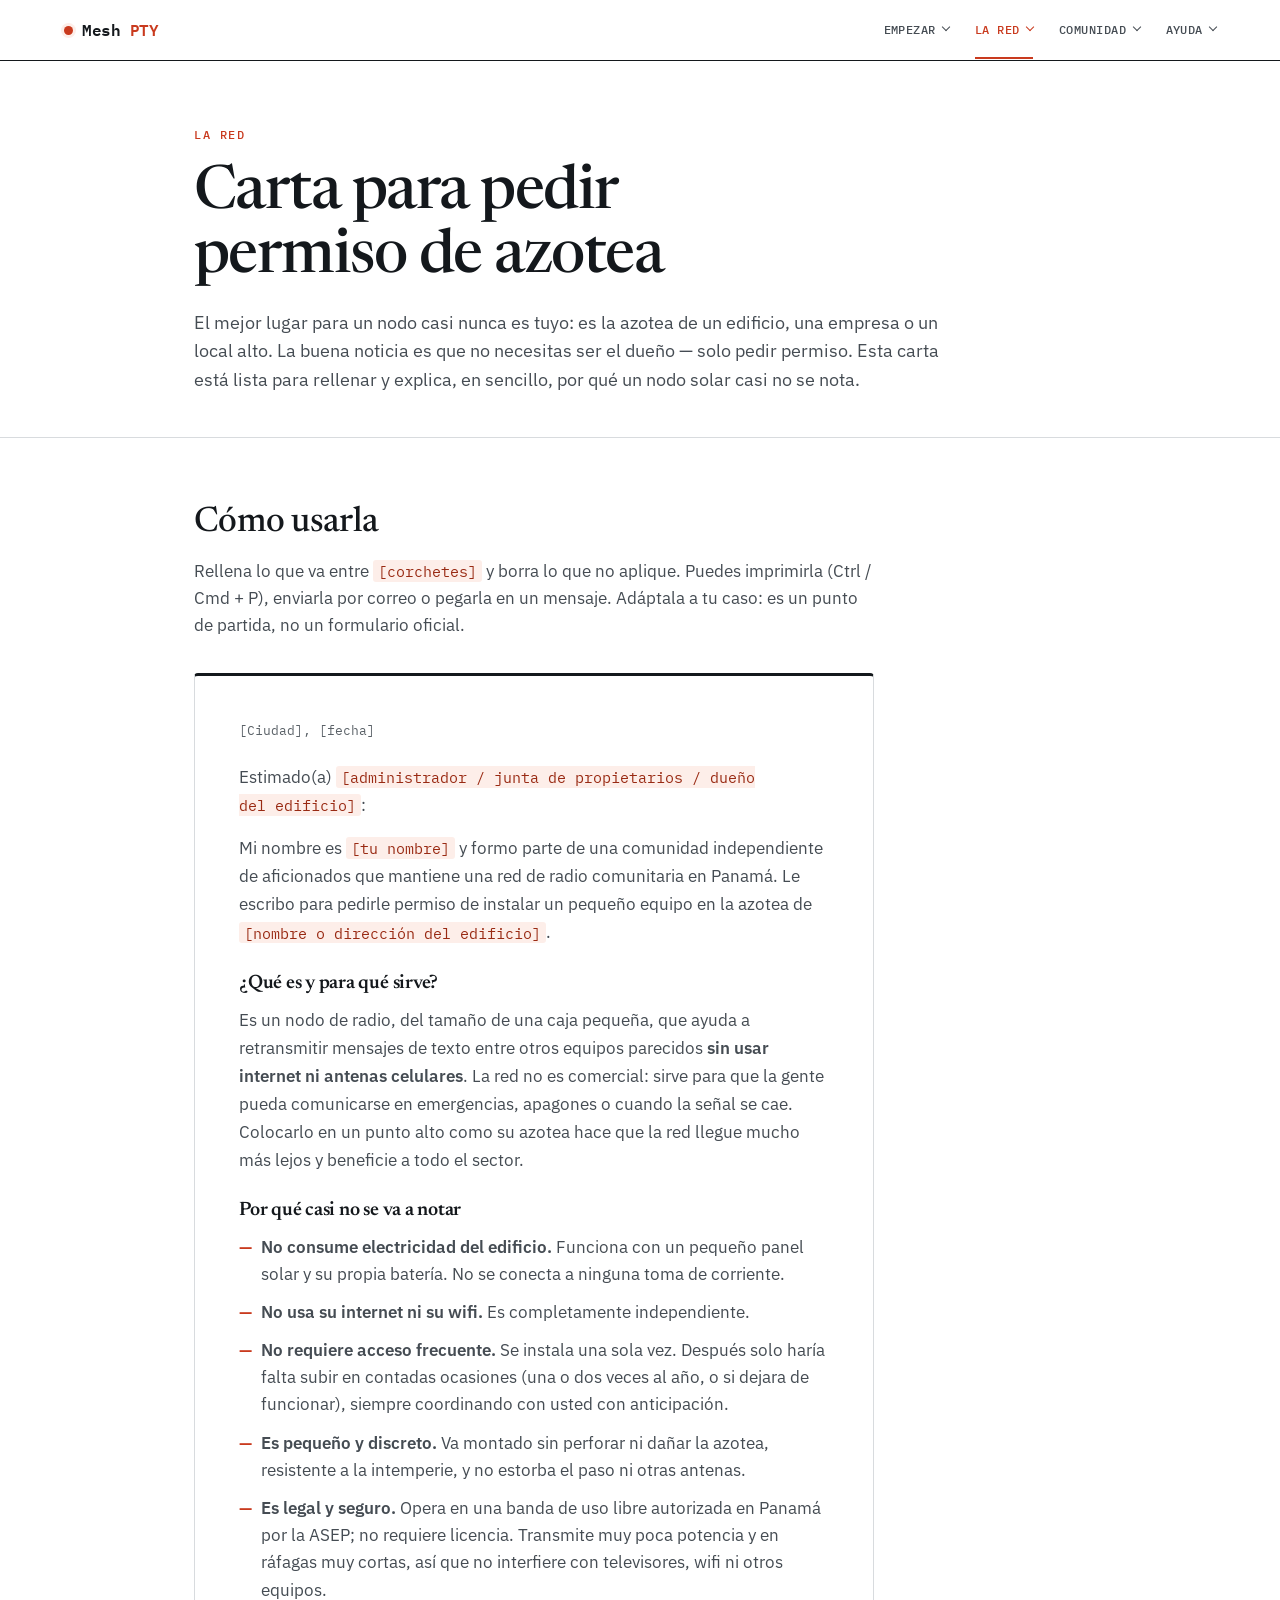
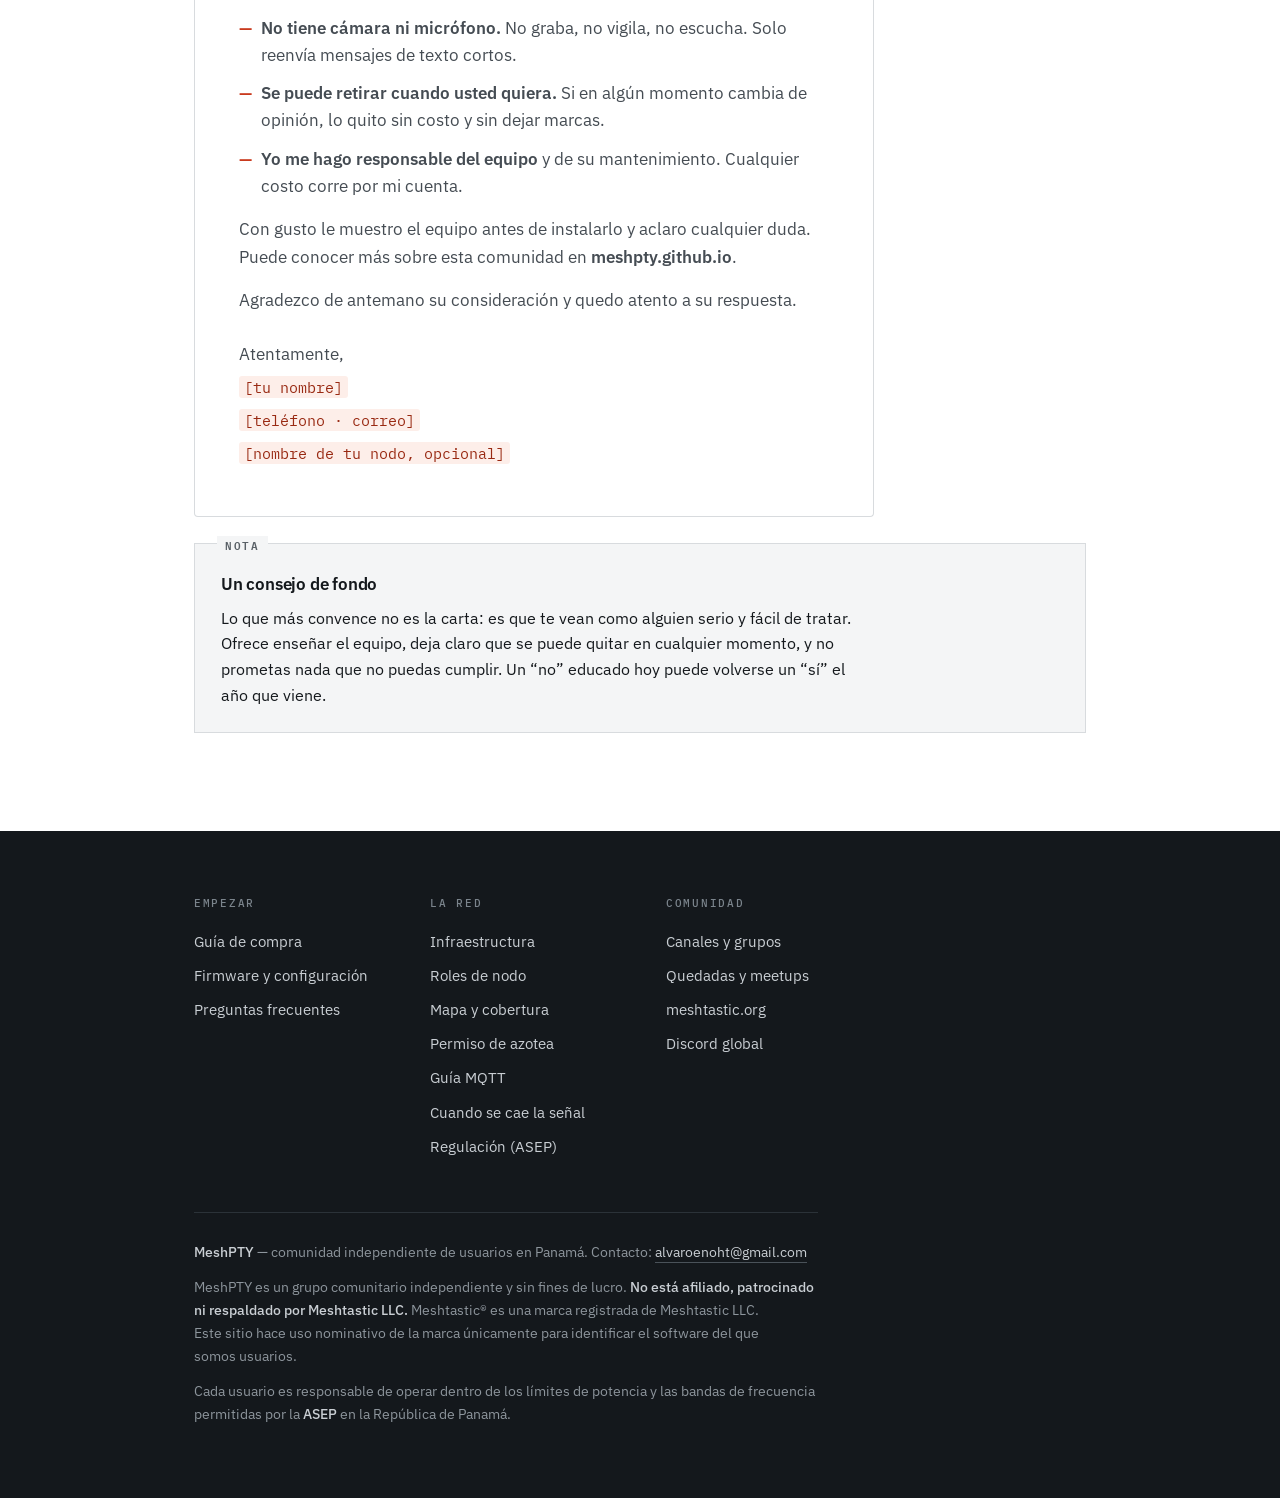
==== commit d890e622: "feat: agrupar el nav en submenus y agregar pagina de quedadas El nav plano de 9 enlaces no era una j" ====
--- a/carta-azotea.html
+++ b/carta-azotea.html
@@ -24,15 +24,38 @@
   <div class="wrap-wide">
     <a class="brand" href="index.html"><span class="dot"></span>Mesh<b>PTY</b></a>
     <div class="links">
-      <a href="index.html">Inicio</a>
-      <a href="comprar.html">Guía de compra</a>
-      <a href="instalar.html">Firmware</a>
-      <a href="roles.html">Roles</a>
-      <a href="nodos-fijos.html">Infraestructura</a>
-      <a href="carta-azotea.html" aria-current="page">Permiso azotea</a>
-      <a href="mqtt.html">MQTT</a>
-      <a href="faq.html">Preguntas</a>
-      <a href="comunidad.html">Comunidad</a>
+      <div class="menu">
+        <button class="mtrigger" type="button">Empezar</button>
+        <div class="drop">
+          <a href="comprar.html">Guía de compra</a>
+          <a href="instalar.html">Firmware y configuración</a>
+        </div>
+      </div>
+      <div class="menu on">
+        <button class="mtrigger" type="button">La red</button>
+        <div class="drop">
+          <a href="nodos-fijos.html">Infraestructura</a>
+          <a href="roles.html">Roles de nodo</a>
+          <a href="mapa.html">Mapa y cobertura</a>
+          <a href="carta-azotea.html" aria-current="page">Permiso de azotea</a>
+          <a href="mqtt.html">MQTT</a>
+        </div>
+      </div>
+      <div class="menu">
+        <button class="mtrigger" type="button">Comunidad</button>
+        <div class="drop">
+          <a href="comunidad.html">Canales y grupos</a>
+          <a href="meetups.html">Quedadas y meetups</a>
+        </div>
+      </div>
+      <div class="menu">
+        <button class="mtrigger" type="button">Ayuda</button>
+        <div class="drop">
+          <a href="faq.html">Preguntas frecuentes</a>
+          <a href="sin-senal.html">Cuando se cae la señal</a>
+          <a href="legal.html">Regulación (ASEP)</a>
+        </div>
+      </div>
     </div>
   </div>
 </nav>
@@ -139,12 +162,12 @@
         <a href="mqtt.html">Guía MQTT</a>
         <a href="sin-senal.html">Cuando se cae la señal</a>
         <a href="legal.html">Regulación (ASEP)</a>
-        <a href="comunidad.html">Comunidad</a>
       </div>
       <div class="col">
-        <h4>Oficial</h4>
+        <h4>Comunidad</h4>
+        <a href="comunidad.html">Canales y grupos</a>
+        <a href="meetups.html">Quedadas y meetups</a>
         <a href="https://meshtastic.org" target="_blank" rel="noopener">meshtastic.org</a>
-        <a href="https://meshtastic.org/docs/community/local-groups/" target="_blank" rel="noopener">Grupos locales</a>
         <a href="https://discord.com/invite/ktMAKGBnBs" target="_blank" rel="noopener">Discord global</a>
       </div>
     </div>
--- a/styles.css
+++ b/styles.css
@@ -149,27 +149,87 @@
 }
 .brand b{color:var(--signal);font-weight:600}
 
+nav .wrap-wide{position:relative}
 nav .links{
-  margin-left:auto;display:flex;gap:22px;align-items:center;
-  overflow-x:auto;scrollbar-width:none;
-  -webkit-overflow-scrolling:touch;
-}
-nav .links::-webkit-scrollbar{display:none}
-nav .links a{
+  margin-left:auto;display:flex;gap:26px;align-items:center;
+}
+
+/* enlaces sueltos (los que no cuelgan de un grupo) */
+nav .links > a,
+nav .links .mtrigger{
   font-family:var(--font-mono);
   font-size:.78rem;font-weight:500;letter-spacing:.04em;
   text-transform:uppercase;white-space:nowrap;
-  color:var(--ink-2);background-image:none;padding:20px 0;
-  border-bottom:2px solid transparent;
+  color:var(--ink-2);background:none;background-image:none;
+  border:0;border-bottom:2px solid transparent;
+  padding:20px 0;cursor:pointer;
   transition:color .18s var(--ease),border-color .18s var(--ease);
 }
-nav .links a:hover{color:var(--ink);border-bottom-color:var(--rule)}
-nav .links a[aria-current="page"]{color:var(--signal);border-bottom-color:var(--signal)}
+nav .links > a:hover{color:var(--ink);border-bottom-color:var(--rule)}
+nav .links > a[aria-current="page"]{color:var(--signal);border-bottom-color:var(--signal)}
+
+/* --- grupos con submenú: se abren al hover y al recibir foco --- */
+.menu{position:relative;display:flex;align-items:center}
+.menu .mtrigger{display:flex;align-items:center;gap:7px;font-family:var(--font-mono)}
+.menu .mtrigger::after{
+  content:"";width:5px;height:5px;flex:none;
+  border-right:1.5px solid currentColor;border-bottom:1.5px solid currentColor;
+  transform:translateY(-2px) rotate(45deg);
+  transition:transform .18s var(--ease);
+}
+.menu:hover .mtrigger,
+.menu:focus-within .mtrigger{color:var(--ink);border-bottom-color:var(--rule)}
+.menu:hover .mtrigger::after,
+.menu:focus-within .mtrigger::after{transform:translateY(-4px) rotate(225deg)}
+.menu.on .mtrigger{color:var(--signal);border-bottom-color:var(--signal)}
+
+.drop{
+  position:absolute;top:100%;right:0;z-index:calc(var(--z-sticky) + 1);
+  min-width:250px;padding:6px 0;
+  background:var(--paper);
+  border:1px solid var(--rule-strong);border-top:0;
+  box-shadow:0 16px 34px rgba(20,24,28,.13);
+  display:none;
+}
+.menu:hover .drop,
+.menu:focus-within .drop{display:block}
+.drop a{
+  display:block;padding:11px 18px;
+  font-family:var(--font-mono);font-size:.75rem;letter-spacing:.03em;
+  color:var(--ink-2);background-image:none;
+  border-bottom:1px solid var(--rule);
+  transition:background-color .15s var(--ease),color .15s var(--ease);
+}
+.drop a:last-child{border-bottom:0}
+.drop a:hover{background:var(--paper-2);color:var(--ink)}
+.drop a[aria-current="page"]{color:var(--signal)}
 
 @media(max-width:900px){
-  nav .wrap-wide{gap:16px;padding-right:0}
-  nav .links{gap:18px;padding-right:24px;mask-image:linear-gradient(90deg,#000 88%,transparent)}
-  nav .links a{padding:18px 0;font-size:.74rem}
+  nav .wrap-wide{gap:14px;padding-right:24px}
+  nav .links{gap:16px}
+  nav .links > a,
+  nav .links .mtrigger{padding:18px 0;font-size:.72rem}
+  .menu{position:static}
+  .drop{left:0;right:0;min-width:0}
+  .drop a{padding:13px 24px}
+}
+/* móvil estrecho: la barra se parte en dos filas antes que desbordarse */
+@media(max-width:560px){
+  nav .wrap-wide{flex-wrap:wrap;padding-right:24px}
+  nav .brand{padding:14px 0 12px}
+  nav .links{
+    margin-left:0;width:100%;gap:4px 10px;
+    flex-wrap:wrap;justify-content:space-between;
+    border-top:1px solid var(--rule);
+  }
+  nav .links > a,
+  nav .links .mtrigger{padding:12px 0;font-size:.7rem;letter-spacing:.02em}
+  .menu .mtrigger{gap:5px}
+  .drop a{padding:14px 24px}
+}
+@media(max-width:360px){
+  nav .links > a,
+  nav .links .mtrigger{font-size:.64rem}
 }
 
 /* ============================================================
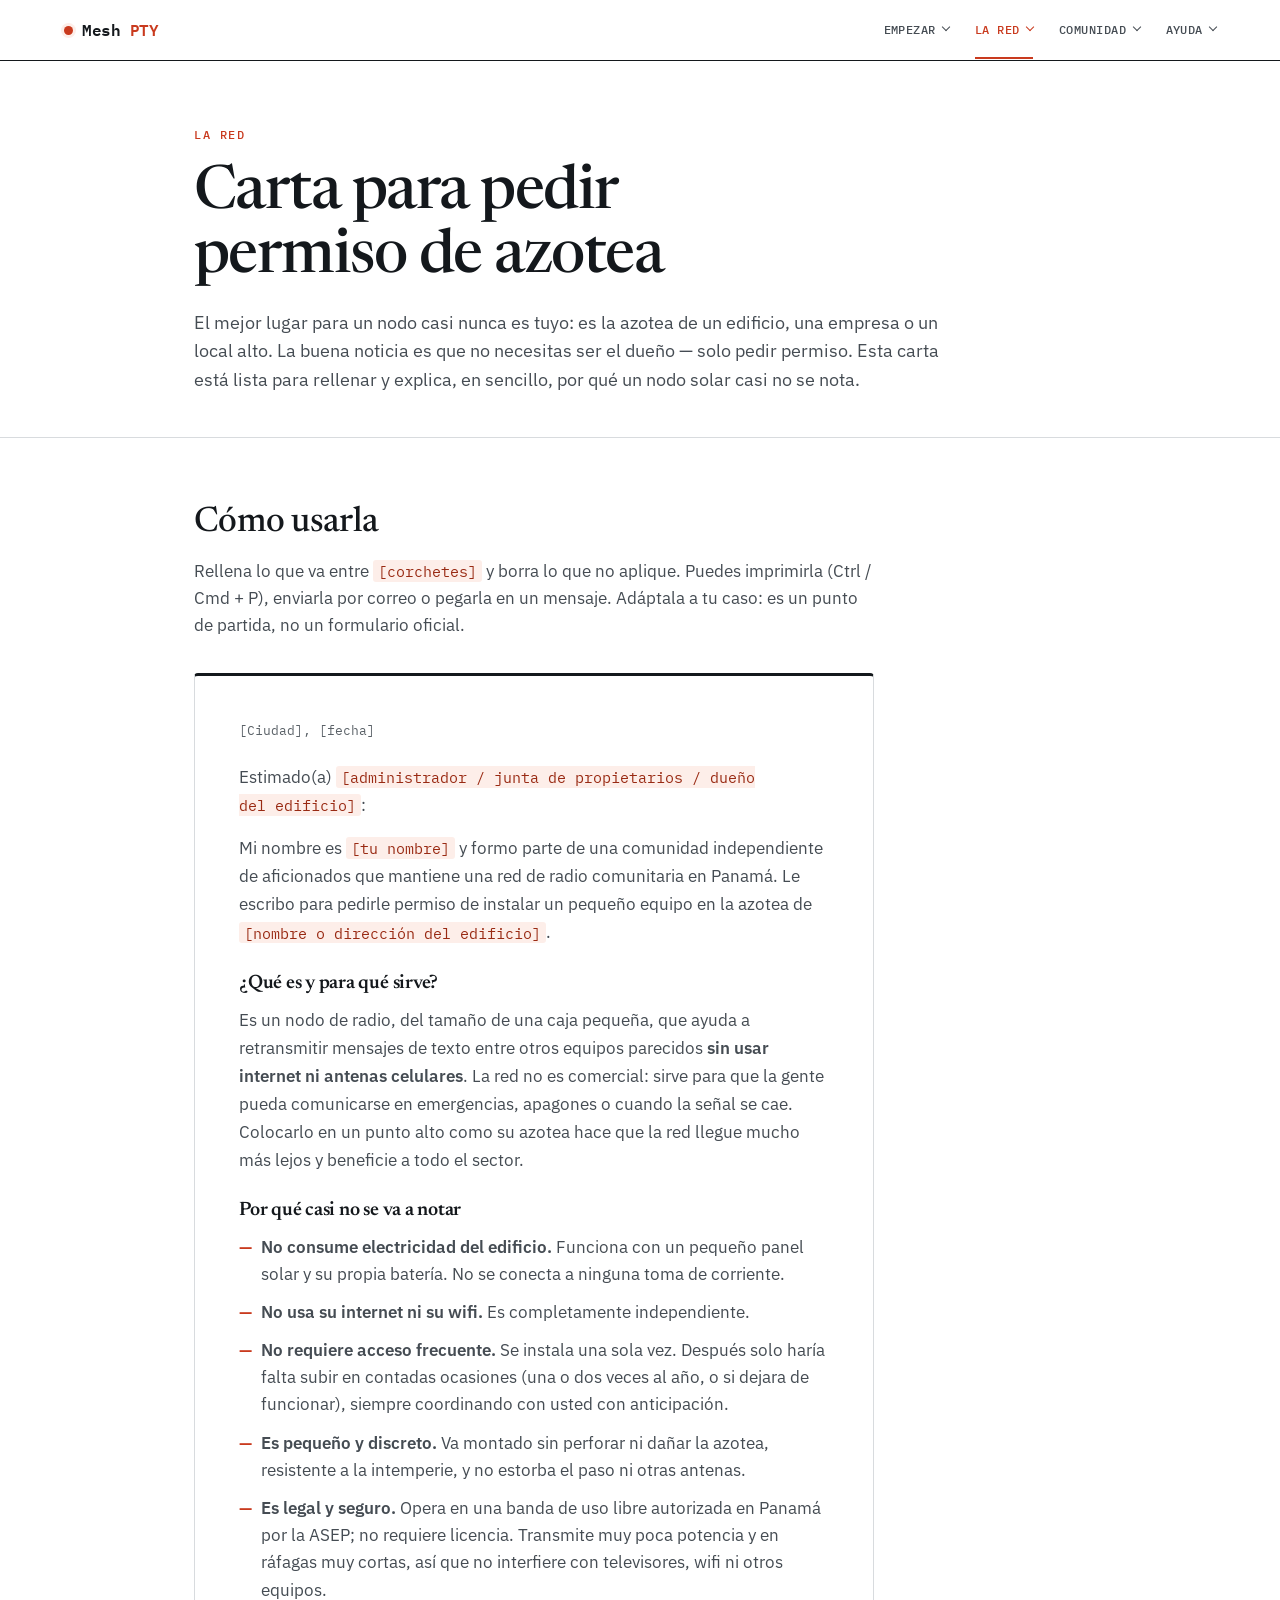
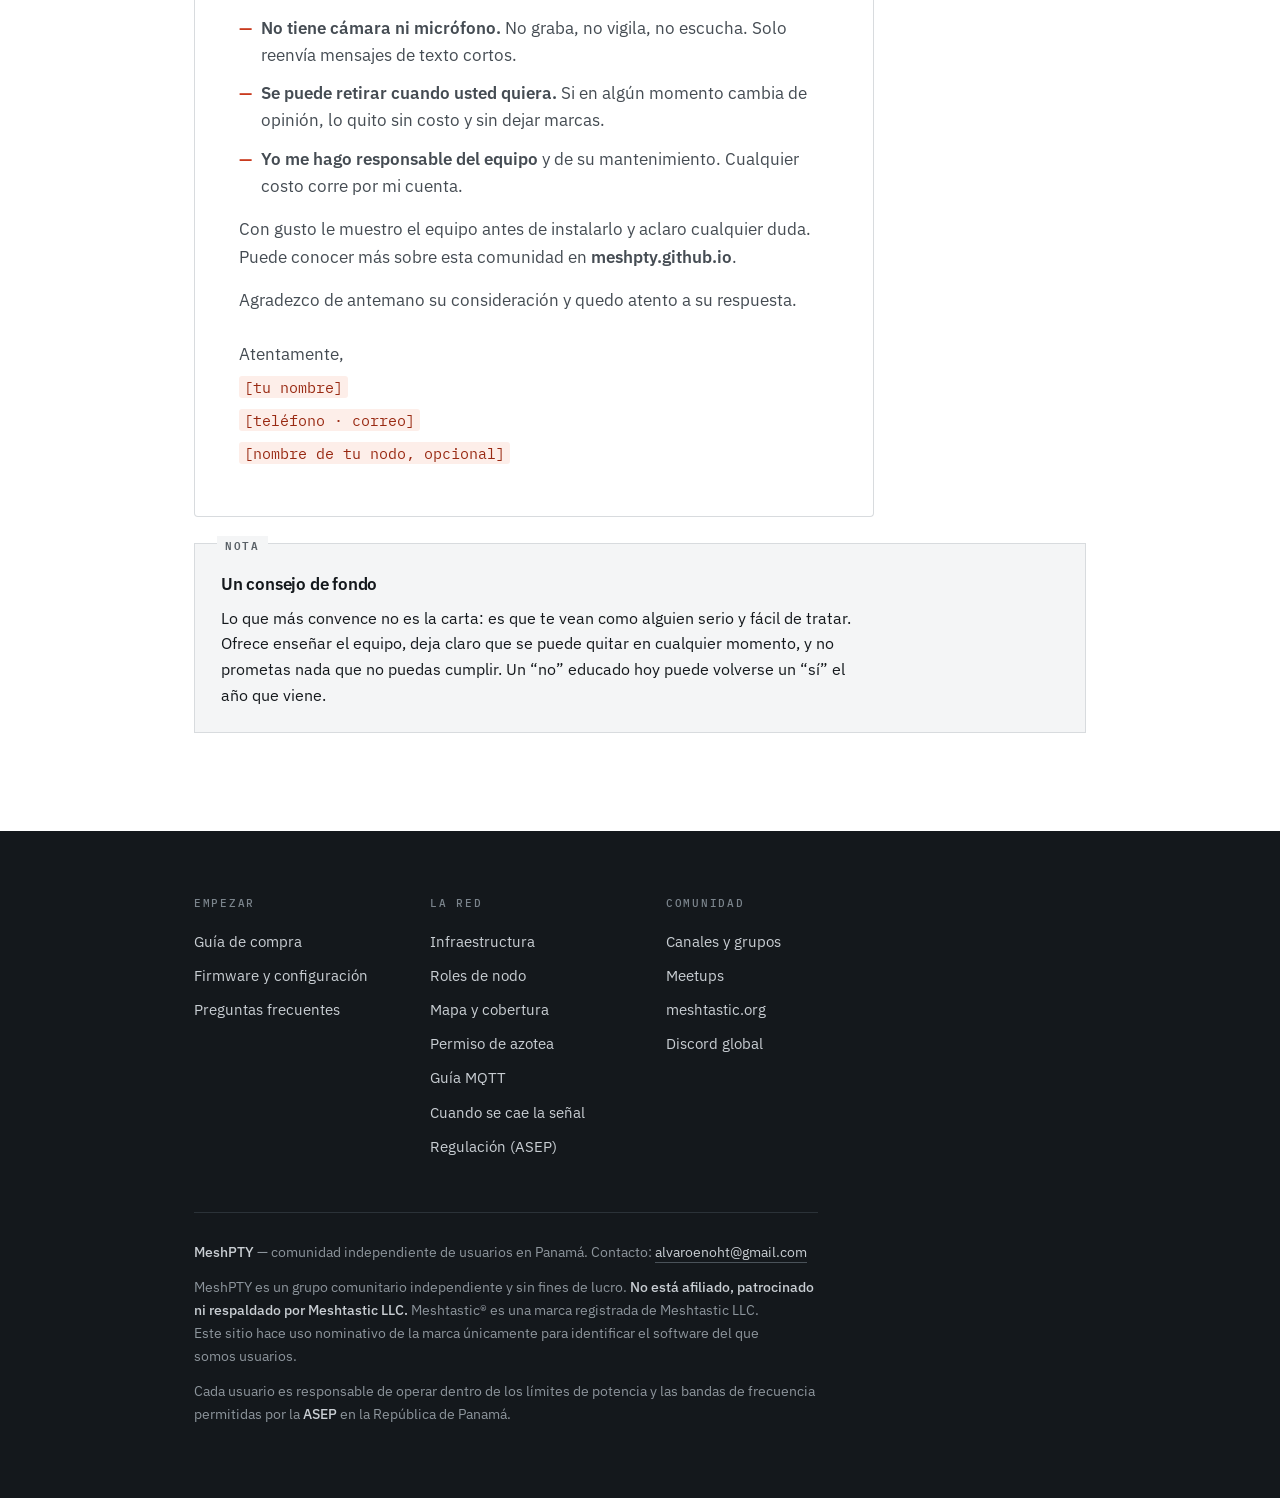
==== commit 9a0ac8c9: "refactor: usar "meetup" en vez de "quedada" en todo el sitio Renombra titulo, nav, avisos de portada" ====
--- a/carta-azotea.html
+++ b/carta-azotea.html
@@ -45,7 +45,7 @@
         <button class="mtrigger" type="button">Comunidad</button>
         <div class="drop">
           <a href="comunidad.html">Canales y grupos</a>
-          <a href="meetups.html">Quedadas y meetups</a>
+          <a href="meetups.html">Meetups</a>
         </div>
       </div>
       <div class="menu">
@@ -166,7 +166,7 @@
       <div class="col">
         <h4>Comunidad</h4>
         <a href="comunidad.html">Canales y grupos</a>
-        <a href="meetups.html">Quedadas y meetups</a>
+        <a href="meetups.html">Meetups</a>
         <a href="https://meshtastic.org" target="_blank" rel="noopener">meshtastic.org</a>
         <a href="https://discord.com/invite/ktMAKGBnBs" target="_blank" rel="noopener">Discord global</a>
       </div>
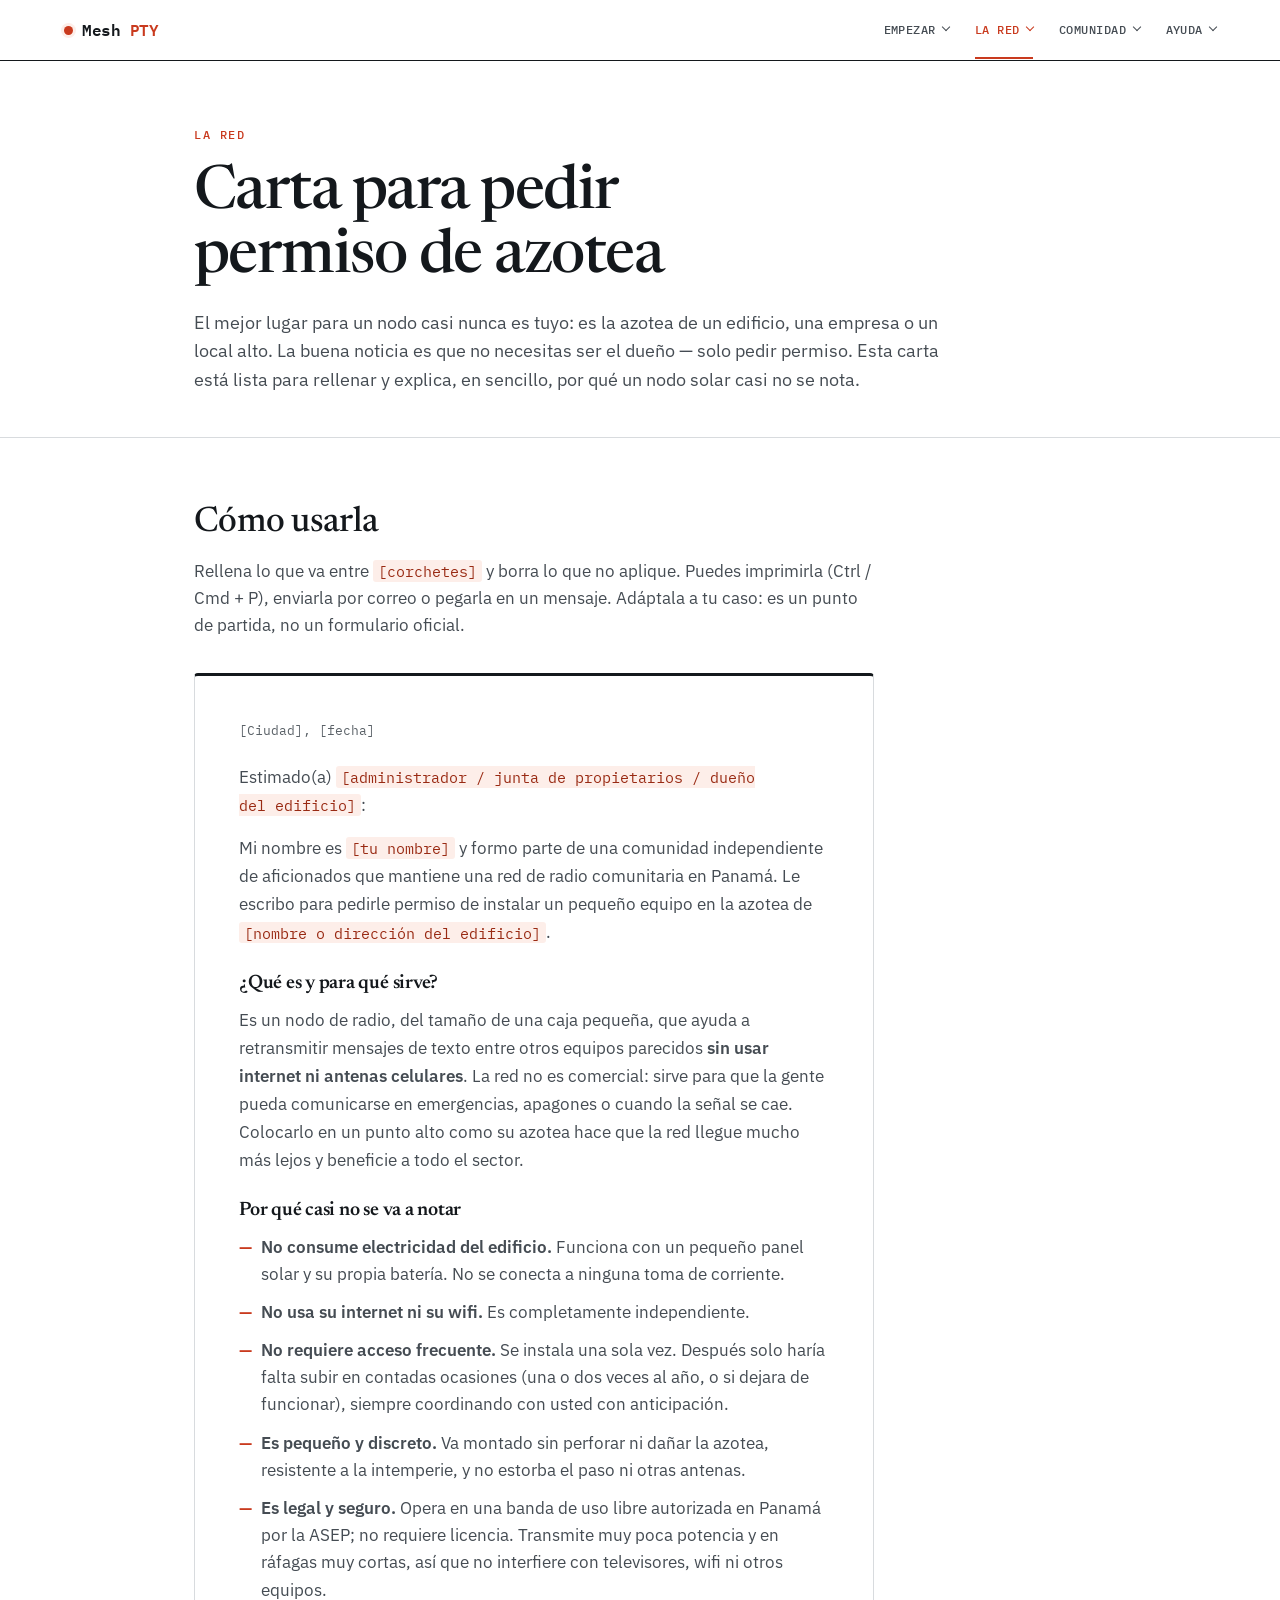
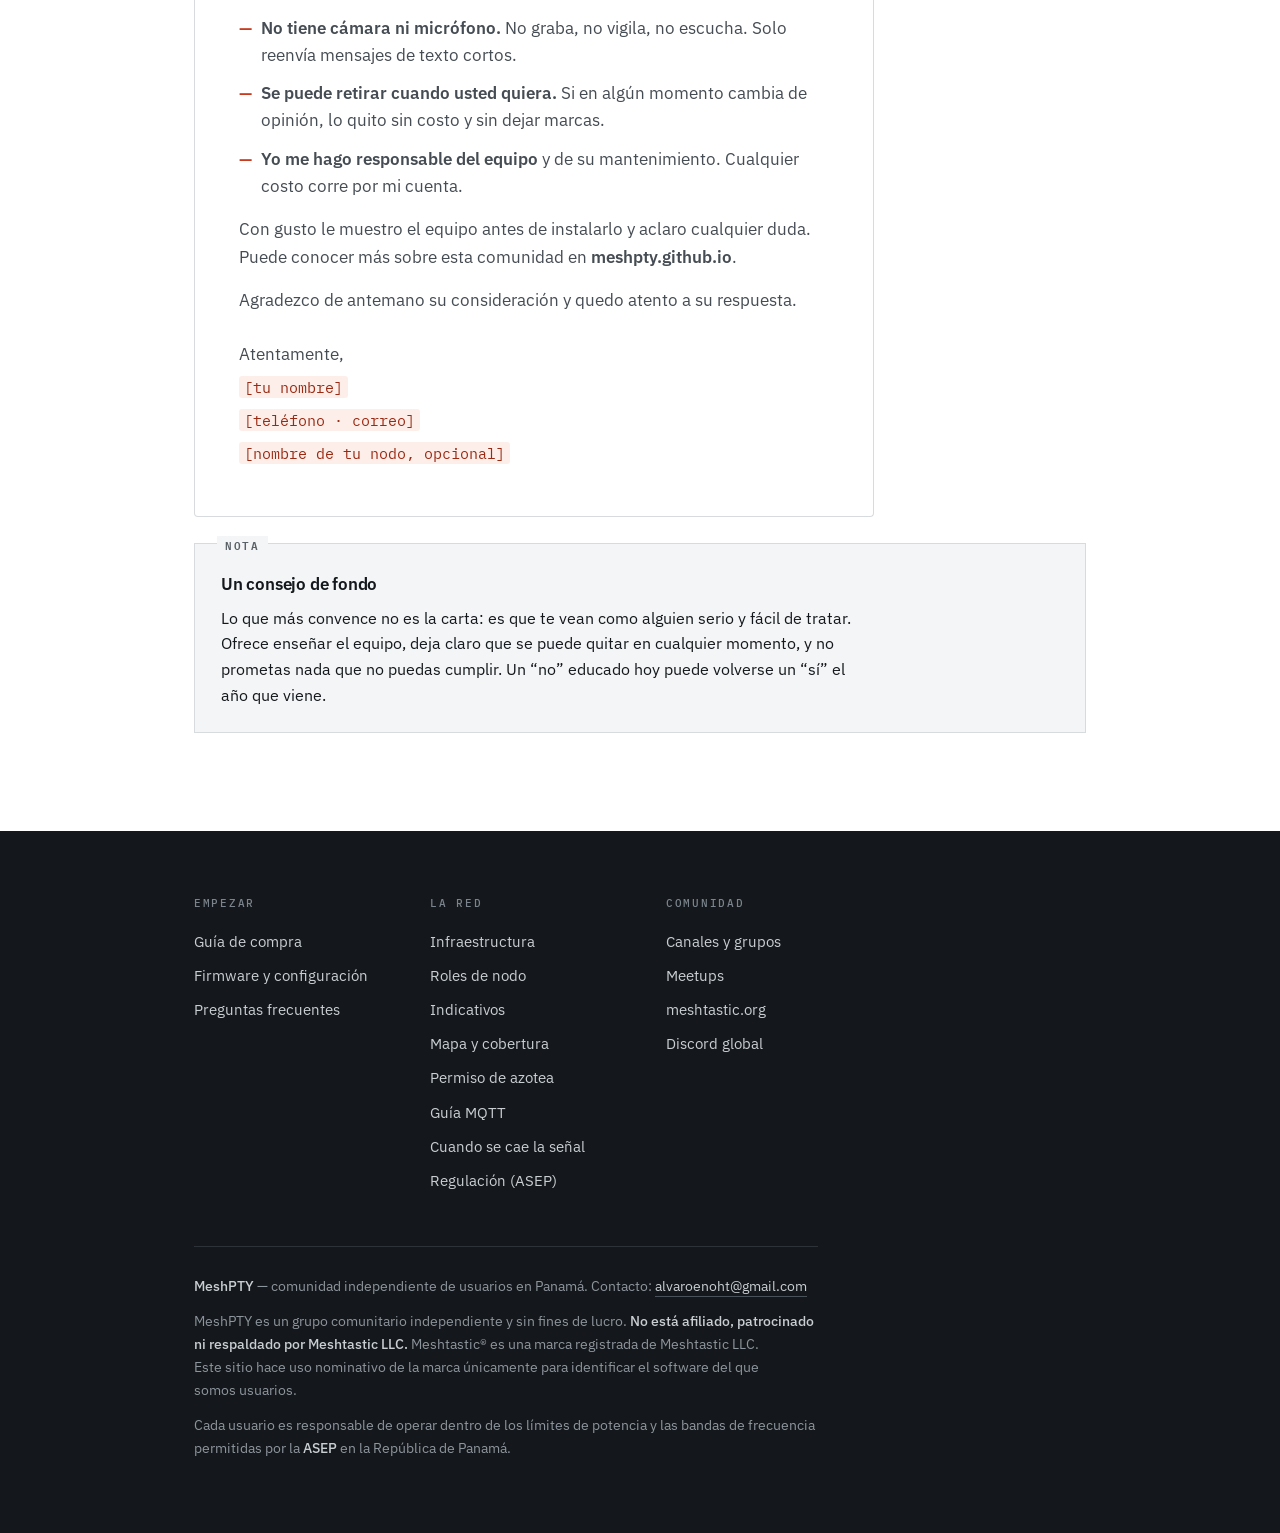
==== commit 3c5fbf6d: "feat: agregar guia de indicativos para nodos Convencion opcional de 4 caracteres (2 letras de operad" ====
--- a/carta-azotea.html
+++ b/carta-azotea.html
@@ -36,6 +36,7 @@
         <div class="drop">
           <a href="nodos-fijos.html">Infraestructura</a>
           <a href="roles.html">Roles de nodo</a>
+          <a href="indicativos.html">Indicativos</a>
           <a href="mapa.html">Mapa y cobertura</a>
           <a href="carta-azotea.html" aria-current="page">Permiso de azotea</a>
           <a href="mqtt.html">MQTT</a>
@@ -157,6 +158,7 @@
         <h4>La red</h4>
         <a href="nodos-fijos.html">Infraestructura</a>
         <a href="roles.html">Roles de nodo</a>
+        <a href="indicativos.html">Indicativos</a>
         <a href="mapa.html">Mapa y cobertura</a>
         <a href="carta-azotea.html">Permiso de azotea</a>
         <a href="mqtt.html">Guía MQTT</a>
--- a/styles.css
+++ b/styles.css
@@ -1021,3 +1021,100 @@
 /* Sí / No en tablas de compatibilidad */
 table.tbl td.y{color:var(--live);font-weight:600}
 table.tbl td.n{color:var(--signal);font-weight:600}
+
+/* ============================================================
+   INDICATIVOS — anatomía del nombre corto de 4 bytes.
+   Solo lo usa indicativos.html; el resto es sistema base.
+   ============================================================ */
+.ind-stage{
+  border:1px solid var(--rule);
+  background:var(--paper-2);
+  padding:34px 26px 26px;
+  margin:0 0 26px;
+  text-align:center;
+}
+.ind-screen{
+  font-family:var(--font-mono);
+  font-size:.68rem;letter-spacing:.16em;text-transform:uppercase;
+  color:var(--ink-3);margin:0 0 20px;
+}
+.ind-screen .lv{color:var(--live)}
+.ind-tag{
+  font-family:var(--font-mono);font-weight:600;
+  font-size:clamp(3.2rem,13vw,5.6rem);line-height:1;letter-spacing:.02em;
+  color:var(--ink);margin:0;
+}
+.ind-tag .op{color:var(--signal)}
+.ind-brace{
+  display:flex;margin:10px auto 0;max-width:9ch;
+  font-family:var(--font-mono);font-size:.7rem;letter-spacing:.08em;
+  color:var(--ink-3);text-transform:uppercase;
+}
+.ind-brace span{flex:1}
+
+/* listas de nodos simuladas (el "antes y después") */
+.ind-list{list-style:none;margin:0;padding:0}
+.ind-list li{
+  display:flex;gap:12px;align-items:baseline;
+  padding:9px 0;border-bottom:1px solid var(--rule);
+  font-size:.92rem;color:var(--ink-2);
+}
+.ind-list li:last-child{border-bottom:0}
+.ind-list .sn{
+  font-family:var(--font-mono);font-weight:600;color:var(--ink);
+  min-width:5.5ch;flex:none;
+}
+.ind-list .q{color:var(--ink-3);font-style:italic}
+
+/* quién contesta: la columna que importa */
+.who{font-family:var(--font-mono);font-size:.8rem;letter-spacing:.02em}
+.who-persona{color:var(--live);font-weight:600}
+.who-infra{color:var(--ink-3)}
+
+/* nombre largo de ejemplo */
+.ind-long{
+  font-family:var(--font-mono);font-weight:600;
+  font-size:clamp(1.05rem,3.4vw,1.5rem);letter-spacing:.01em;
+  color:var(--ink);margin:0;
+}
+.ind-long .op{color:var(--signal)}
+.ind-long .tags{color:var(--live)}
+
+/* fichas de ejemplo */
+.ind-ex{
+  display:grid;gap:0;
+  grid-template-columns:repeat(auto-fit,minmax(230px,1fr));
+  column-gap:38px;
+}
+.ind-ct{
+  font-family:var(--font-mono);font-weight:600;
+  font-size:2rem;line-height:1;letter-spacing:.02em;
+  margin:0 0 14px;color:var(--ink);
+}
+.ind-ct .op{color:var(--signal)}
+.ind-dl{margin:0;font-size:.9rem}
+.ind-dl dt{
+  font-family:var(--font-mono);
+  font-size:.66rem;letter-spacing:.14em;text-transform:uppercase;
+  color:var(--ink-3);margin-top:10px;
+}
+.ind-dl dt:first-child{margin-top:0}
+.ind-dl dd{margin:2px 0 0;color:var(--ink-2)}
+.ind-dl dd.persona{color:var(--live);font-weight:600}
+
+/* glosario de etiquetas de rol */
+.ind-gloss{
+  display:grid;gap:0;
+  grid-template-columns:repeat(auto-fit,minmax(240px,1fr));
+  column-gap:38px;
+}
+.ind-gloss div{
+  display:flex;gap:14px;align-items:baseline;
+  padding:14px 0;border-bottom:1px solid var(--rule);
+}
+.ind-gloss .gt{
+  font-family:var(--font-mono);font-weight:600;color:var(--signal);
+  min-width:3ch;flex:none;
+}
+.ind-gloss b{display:block;font-size:.95rem}
+.ind-gloss span.d{font-size:.88rem;color:var(--ink-2);line-height:1.5}
